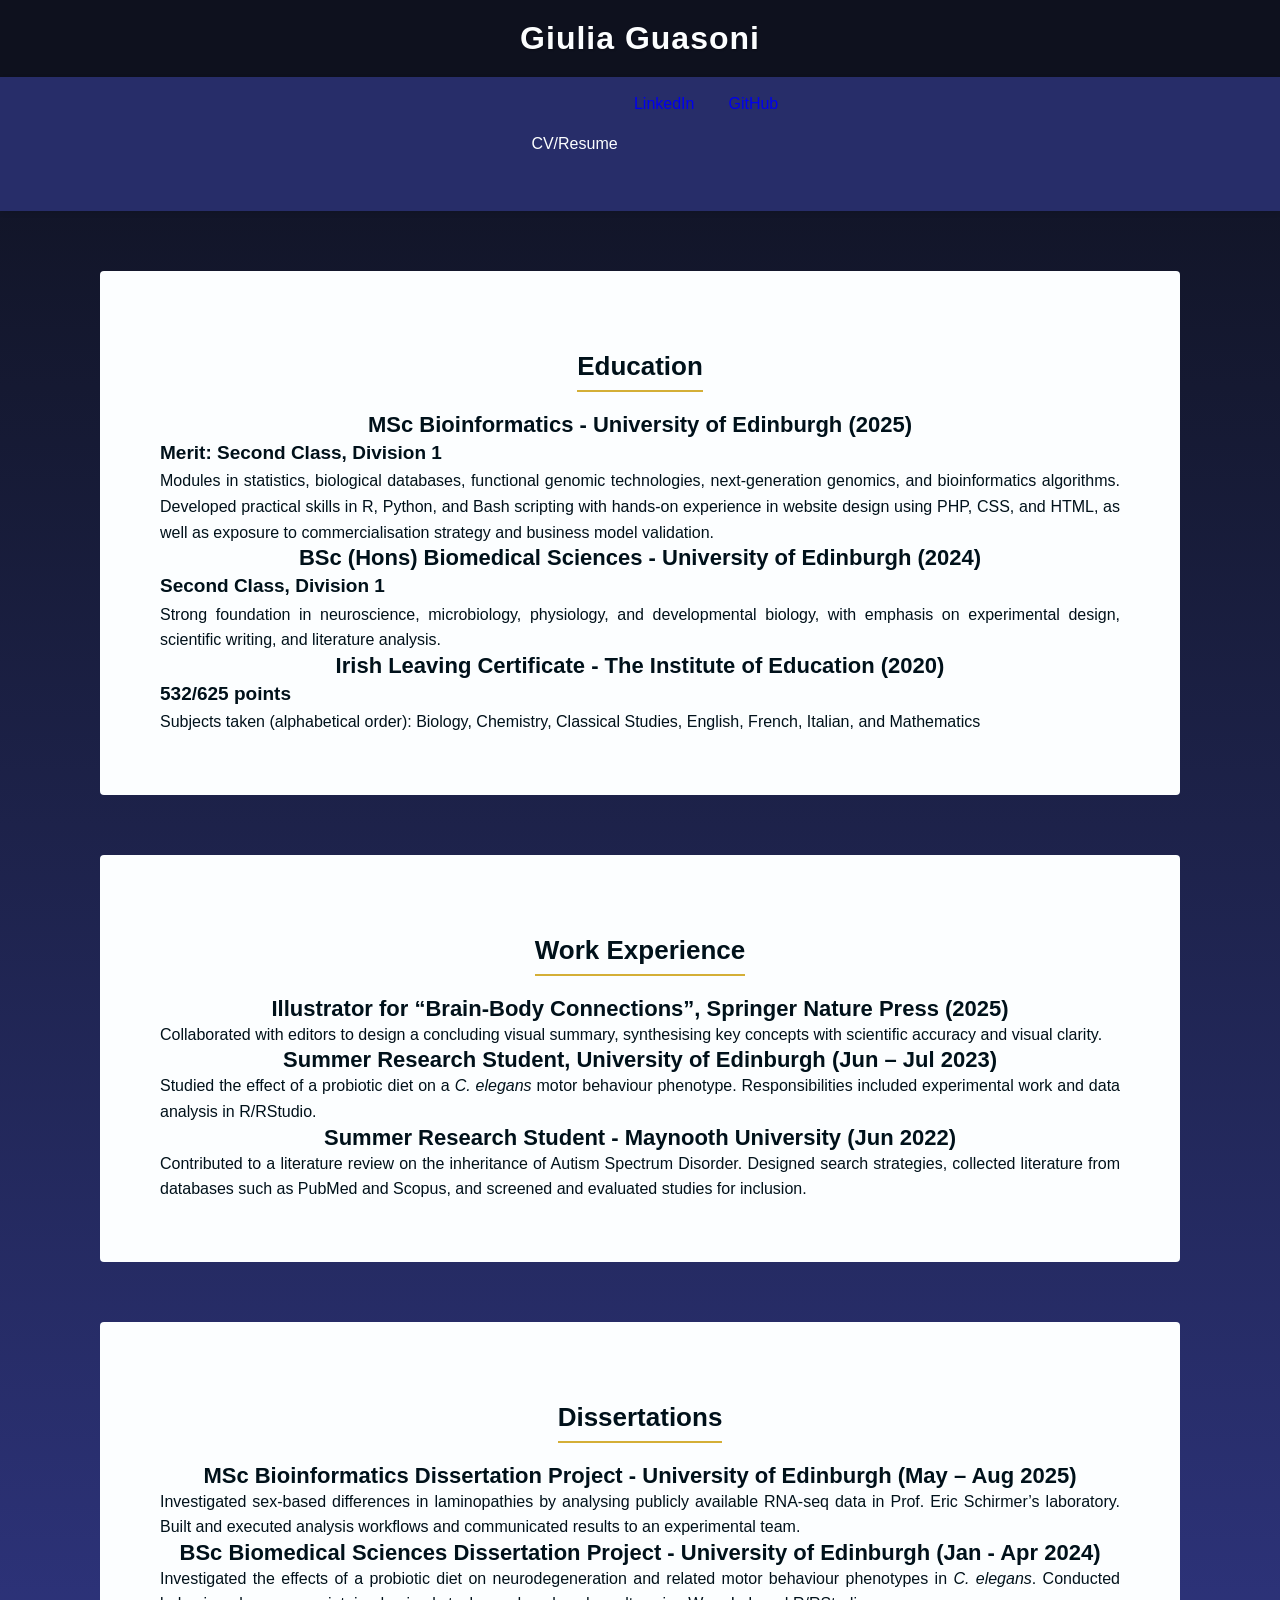
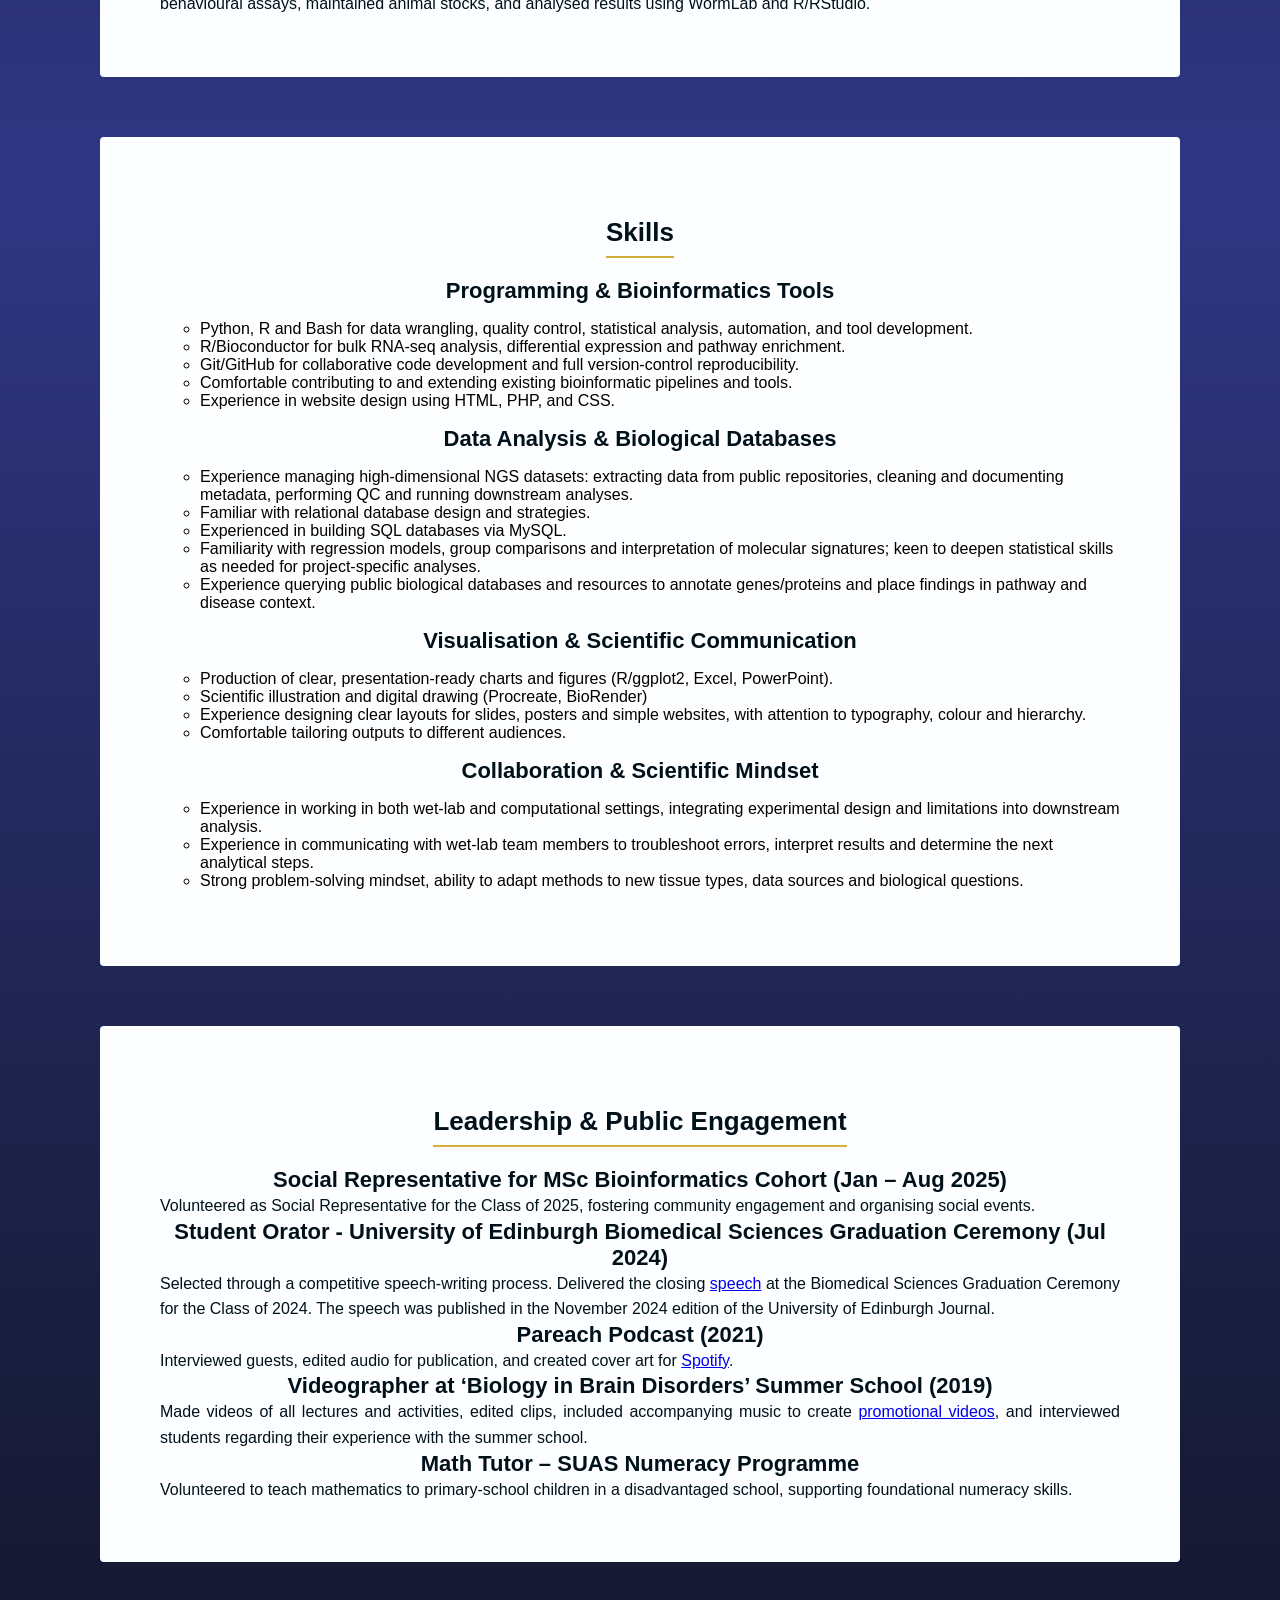
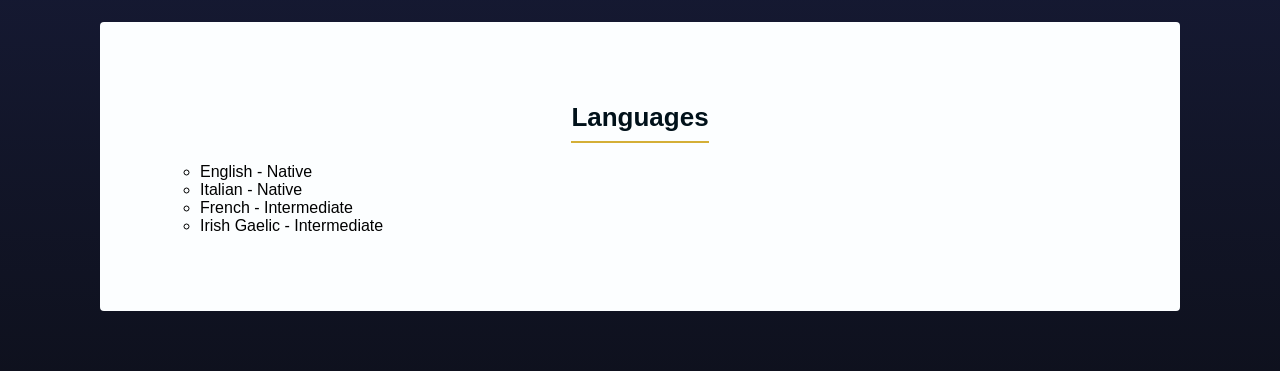
==== cv.html @ 300a2ee1 "Update cv.html" ====
<!DOCTYPE html>
<html lang="en">
<head>
  <meta charset="utf-8">
  <meta name="viewport" content="width=device-width, initial-scale=1">
  <title>Giulia Guasoni - CV/Resume</title>
  <link rel="stylesheet" href="/style.css">
</head>

<body>
  <h1 class="title">Giulia Guasoni</h1>

<nav class="navbar">
  <div class="dropdown">
    <button class="dropbtn">CV/Resume</button>
    <div class="dropdown-content">
      <a href="#education">Education</a>
      <a href="#experience">Experience</a>
      <a href="#dissertations">Dissertations</a>
      <a href="#skills">Skills</a>
      <a href="#leadership_public_engagement">Leadership and Public Engagement</a>
      <a href="#languages">Languages</a>
    </div>
  </div>
  <a href="www.linkedin.com/in/giulia-guasoni-92a968293" target="_blank">LinkedIn</a>   
  <a href="https://github.com/gguasoni/" target="_blank">GitHub</a>   
</nav>

  <div class="wrapper">
    <section id="education" class="section card">
      <h2>Education</h2>

      <article class="item">
        <div class="item-header">
          <h3>MSc Bioinformatics - University of Edinburgh (2025)</h3>
          <h4>Merit: Second Class, Division 1</h4>
        </div>
        <p>
          Modules in statistics, biological databases, functional genomic technologies, next-generation
          genomics, and bioinformatics algorithms. Developed practical skills in R, Python, and Bash scripting
          with hands-on experience in website design using PHP, CSS, and HTML, as well as exposure to
          commercialisation strategy and business model validation.
        </p>
      </article>

      <article class="item">
        <div class="item-header">
          <h3>BSc (Hons) Biomedical Sciences - University of Edinburgh (2024)</h3>
          <h4>Second Class, Division 1</h4>
        </div>
        <p>
          Strong foundation in neuroscience, microbiology, physiology, and developmental biology, with
          emphasis on experimental design, scientific writing, and literature analysis.
        </p>
      </article>

      <article class="item">
        <div class="item-header">
          <h3>Irish Leaving Certificate - The Institute of Education (2020)</h3>
          <h4>532/625 points</h4>
          <p>
          Subjects taken (alphabetical order): Biology, Chemistry, Classical Studies, English, French, Italian, and Mathematics 
        </p>
        </div>
      </article>
    </section>

    <section id="experience" class="section card">
      <h2>Work Experience</h2>

      <article class="item">
        <div class="item-header">
          <h3>Illustrator for “Brain-Body Connections”, Springer Nature Press (2025)</h3>
        </div>
        <p>
          Collaborated with editors to design a concluding <a  = "https://link.springer.com/book/10.1007/978-3-031-89525-8">visual summary</a>, synthesising key concepts with
          scientific accuracy and visual clarity.
        </p>
      </article>

      <article class="item">
        <div class="item-header">
          <h3>Summer Research Student, University of Edinburgh (Jun – Jul 2023)</h3>
        </div>
        <p>
          Studied the effect of a probiotic diet on a <em>C. elegans</em> motor behaviour phenotype.
          Responsibilities included experimental work and data analysis in R/RStudio.
        </p>
      </article>

      <article class="item">
        <div class="item-header">
          <h3>Summer Research Student - Maynooth University (Jun 2022)</h3>
        </div>
        <p>
          Contributed to a literature review on the inheritance of Autism Spectrum Disorder. Designed search
          strategies, collected literature from databases such as PubMed and Scopus, and screened and
          evaluated studies for inclusion.
        </p>
      </article>
    </section>

    <section id="dissertations" class="section card">
      <h2>Dissertations</h2>

      <article class="item">
        <div class="item-header">
          <h3>MSc Bioinformatics Dissertation Project - University of Edinburgh (May – Aug 2025)</h3>
        </div>
        <p>
          Investigated sex-based differences in laminopathies by analysing publicly available RNA-seq data
          in Prof. Eric Schirmer’s laboratory. Built and executed analysis workflows and communicated results
          to an experimental team.
        </p>
      </article>

      <article class="item">
        <div class="item-header">
          <h3>BSc Biomedical Sciences Dissertation Project - University of Edinburgh (Jan - Apr 2024)</h3>
        </div>
        <p>
          Investigated the effects of a probiotic diet on neurodegeneration and related motor behaviour
          phenotypes in <em>C. elegans</em>. Conducted behavioural assays, maintained animal stocks, and
          analysed results using WormLab and R/RStudio.
        </p>
      </article>
    </section>
    
    <section id="skills" class="section card">
      <h2>Skills</h2>

      <div class="skills-grid">
        <div class="skills-column">
          <h3>Programming &amp; Bioinformatics Tools</h3>
          <ul>
            <li>Python, R and Bash for data wrangling, quality control, statistical analysis, automation, and tool development.</li>
            <li>R/Bioconductor for bulk RNA-seq analysis, differential expression and pathway enrichment.</li>
            <li>Git/GitHub for collaborative code development and full version-control reproducibility.</li>
            <li>Comfortable contributing to and extending existing bioinformatic pipelines and tools.</li>
            <li>Experience in website design using HTML, PHP, and CSS.</li>
          </ul>

          <h3>Data Analysis &amp; Biological Databases</h3>
          <ul>
            <li>Experience managing high-dimensional NGS datasets: extracting data from public repositories, cleaning and documenting metadata, performing QC and running downstream analyses.</li>
            <li>Familiar with relational database design and strategies.</li>
            <li>Experienced in building SQL databases via MySQL.</li>
            <li>Familiarity with regression models, group comparisons and interpretation of molecular signatures; keen to deepen statistical skills as needed for project-specific analyses.</li>
            <li>Experience querying public biological databases and resources to annotate genes/proteins and place findings in pathway and disease context.</li>
          </ul>
        
          <h3>Visualisation &amp; Scientific Communication</h3>
          <ul>
            <li>Production of clear, presentation-ready charts and figures (R/ggplot2, Excel, PowerPoint).</li>
            <li>Scientific illustration and digital drawing (Procreate, BioRender)</li>
            <li>Experience designing clear layouts for slides, posters and simple websites, with attention to typography, colour and hierarchy.</li>
            <li>Comfortable tailoring outputs to different audiences.</li>
          </ul>
        </div>

          <h3>Collaboration &amp; Scientific Mindset</h3>
          <ul>
            <li>Experience in working in both wet-lab and computational settings, integrating experimental design and limitations into downstream analysis.</li>
            <li>Experience in communicating with wet-lab team members to troubleshoot errors, interpret results and determine the next analytical steps.</li>
            <li>Strong problem-solving mindset, ability to adapt methods to new tissue types, data sources and biological questions.</li>
          </ul>
    </section>
    
    <section id="leadership_public_engagement" class="section card">
      <h2>Leadership &amp; Public Engagement</h2>
      <article class="item">
        <div class="item-header">
          <h3>Social Representative for MSc Bioinformatics Cohort (Jan – Aug 2025)</h3>
        </div>
        <p>
          Volunteered as Social Representative for the Class of 2025, fostering community engagement and
          organising social events.
        </p>
      </article>

      <article class="item">
        <div class="item-header">
          <h3>Student Orator - University of Edinburgh Biomedical Sciences Graduation Ceremony (Jul 2024)</h3>
        </div>
        <p>
          Selected through a competitive speech-writing process. Delivered the closing <a href  = "https://www.linkedin.com/posts/giulia-guasoni-92a968293_as-we-step-into-2025-i-want-to-take-a-moment-activity-7282461317246902276-NEG2?utm_source=share&utm_medium=member_desktop&rcm=ACoAAEcnvTIBeFsxwAiFeJr7clcEX56Ygg13CFE" target="_blank">speech</a> at the Biomedical Sciences Graduation Ceremony for the Class of 2024. The speech was published in the November
          2024 edition of the University of Edinburgh Journal.
        </p>
      </article>

      <article class="item">
        <div class="item-header">
          <h3>Pareach Podcast (2021)</h3>
        </div>
        <p>
          Interviewed guests, edited audio for publication, and created cover art for <a href = "https://open.spotify.com/show/6zAxoXReLOXgiZ2MzzpXtn?si=3e82c71cec4445c9" target="_blank">Spotify</a>.
        </p>
      </article>

       <article class="item">
        <div class="item-header">
          <h3>Videographer at ‘Biology in Brain Disorders’ Summer School (2019)</h3>
        </div>
        <p>
          Made videos of all lectures and activities, edited clips, included accompanying music to create <a href = "https://www.youtube.com/watch?v=CeaaqYfdhzo&t=5s" target="_blank">promotional videos</a>, and interviewed students regarding their experience with the summer school.
        </p>
      </article>
      
      <article class="item">
        <div class="item-header">
          <h3>Math Tutor – SUAS Numeracy Programme</h3>
        </div>
        <p>
          Volunteered to teach mathematics to primary-school children in a disadvantaged school, supporting
          foundational numeracy skills.
        </p>
      </article>
    </section>

    <section id="languages" class="section card">
          <h2>Languages</h2>
          <ul>
            <li>English - Native</li>
            <li>Italian - Native</li>
            <li>French - Intermediate</li>
            <li>Irish Gaelic - Intermediate</li>
          </ul>
        </div>
      </div>
    </section>

  </div>

</body>
</html>
---- style.css ----
/*The Page Aesthetics and Colour Guidelines */

/*The colour palette (in okclch codes)*/
:root {
  --color-1: oklch(0.182 0.027 275.0);
  --color-2: oklch(0.213 0.038 275.0);
  --color-3: oklch(0.278 0.075 275.0);
  --color-4: oklch(0.329 0.104 275.0);
  --color-5: oklch(0.375 0.128 275.0);
  --color-6: oklch(0.426 0.149 275.0);
  --color-7: oklch(0.494 0.170 275.0);
  --color-8: oklch(0.580 0.190 275.0);
  --color-9: oklch(0.632 0.185 275.0);
  --color-10: oklch(0.685 0.173 275.0);
  --color-11: oklch(0.850 0.107 275.0);
  --color-12: oklch(0.922 0.063 275.0);
}

/* The background */
body {
  background: linear-gradient(to bottom, var(--color-1), var(--color-5), var(--color-1));
  margin: 0;
  padding: 0;
}

/* 2. Centered wrapper */
.wrapper {
  max-width: 1200px;
  margin: 0 auto;
  padding: 0 2em;
}

.card{
  background: #FCFEFF;
  border-radius: 0.25em;
  padding: 5%;
  margin: 5%;
}

/* The white block */
#main {
  background: #FCFEFF;
  border-radius: 0.25em;
  padding: 5em;
  margin-top: 4em;
}

.navbar {
  font-family: Arial, Helvetica, sans-serif;
  color: #FCFEFF;
  position: sticky;
  top: 0;
  padding: 10px 16px;
  position: sticky;
  background-color: var(--color-4);
  text-align: center;
  width: 100%;
  padding: 10px 0;
  box-shadow: 0 2px 5px rgba(0,0,0,0.1);
  display: flex;
  flex-wrap: wrap;
  justify-content: center;
  gap: 14px;
  vertical-align: middle;
}

.navbar a {
  text-decoration: none;
  padding: 8px 10px;
}

.navbar a:visited {
  color: #d4af37;
}

/* Text Settings */
.title {
  background-color: var(--color-1);
  color: #FCFEFF;
  font-family: Arial, Helvetica, sans-serif;  
  font-size: 32px;
  text-align: center;
  padding: 20px;
  margin: 0;
  text-shadow: 1px 1px 2px rgba(0,0,0,0.3);
  letter-spacing: 1px;
}

h1 {
  background-color: var(--color-1);
  color: #FCFEFF;
  font-family: Arial, Helvetica, sans-serif;  
  font-size: 32px;
  text-align: center;
  padding: 20px;
  margin: 0;
  text-shadow: 1px 1px 2px rgba(0,0,0,0.3);
  letter-spacing: 1px;
}

h2 {
  color: #00111A;
  font-family: Arial, Helvetica, sans-serif;
  font-size: 26px;
  text-align: center;
  margin: 20px auto;
  border-bottom: 2px solid #d4af37;
  padding-bottom: 8px;
  width: fit-content;
  max-width: 90%;
}

h3 {
  color: #00111A;
  font-family: Arial, Helvetica, sans-serif;  
  font-size: 22px;
  text-align: center;
  margin: 0 auto;
}

h4 {
  color: #00111A;
  font-family: Arial, Helvetica, sans-serif;  
  font-size: 19px;
  text-align: justify;
  margin: 15px 0;
  text-justify: inter-word;
  line-height: 1.6;
  color: #00111A;
  margin: 0 auto;
}

.item-meta {
  font-size: 0.85rem;
  color: #00111A;
  text-align: justify;
  text-justify: inter-word;
  max-width: 800px;
  margin: 0 auto;
  padding: 0 20px;
}

p {
  font-family: Arial, Helvetica, sans-serif;
  font-size: 16px;
  text-align: justify;
  text-justify: inter-word;
  line-height: 1.6;
  color: #00111A;
  margin: 0 auto;
}

li {
  list-style: circle;
  font-family: Arial, Helvetica, sans-serif;  
  font-size: 16px;
}   

a.button {
    padding: 1px 6px;
    border: 1px outset buttonborder;
    border-radius: 3px;
    color: buttontext;
    background-color: buttonface;
    text-decoration: none;
}

.dropdown {
  position: relative;
  display: inline-block;
}

.dropbtn {
  background-color: inherit;
  color: inherit;
  padding: 16px;
  font-size: 16px;
  border: none;
  cursor: pointer;
  font-family: inherit;
}

.dropdown-content {
  display: none !important;
  position: absolute !important;
  background-color: #f9f9f9;
  min-width: 250px;
  box-shadow: 0px 8px 16px 0px rgba(0,0,0,0.2);
  z-index: 1000 !important;
  left: 0;
  top: 100%;
}

.dropdown-content a {
  color: black !important;
  padding: 12px 16px !important;
  text-decoration: none;
  display: block !important;
  float: none !important;
}

.dropdown-content a:hover {
  background-color: #f1f1f1;
}

.dropdown:hover .dropdown-content {
  display: block !important;
}

.dropdown:hover .dropbtn {
  background-color: rgba(0,0,0,0.1);
}

button {
  max-width: 60%;
  background: #FCFEFF;
  border-radius: 0.25em;
  margin: 2em auto;
  padding: 1.5em 2em;
  color: #00111A;
  font-family: Arial, Helvetica, sans-serif;
  font-size: 26px;
  text-align: center;
  border-radius: 0.25em;
  display: block;
}
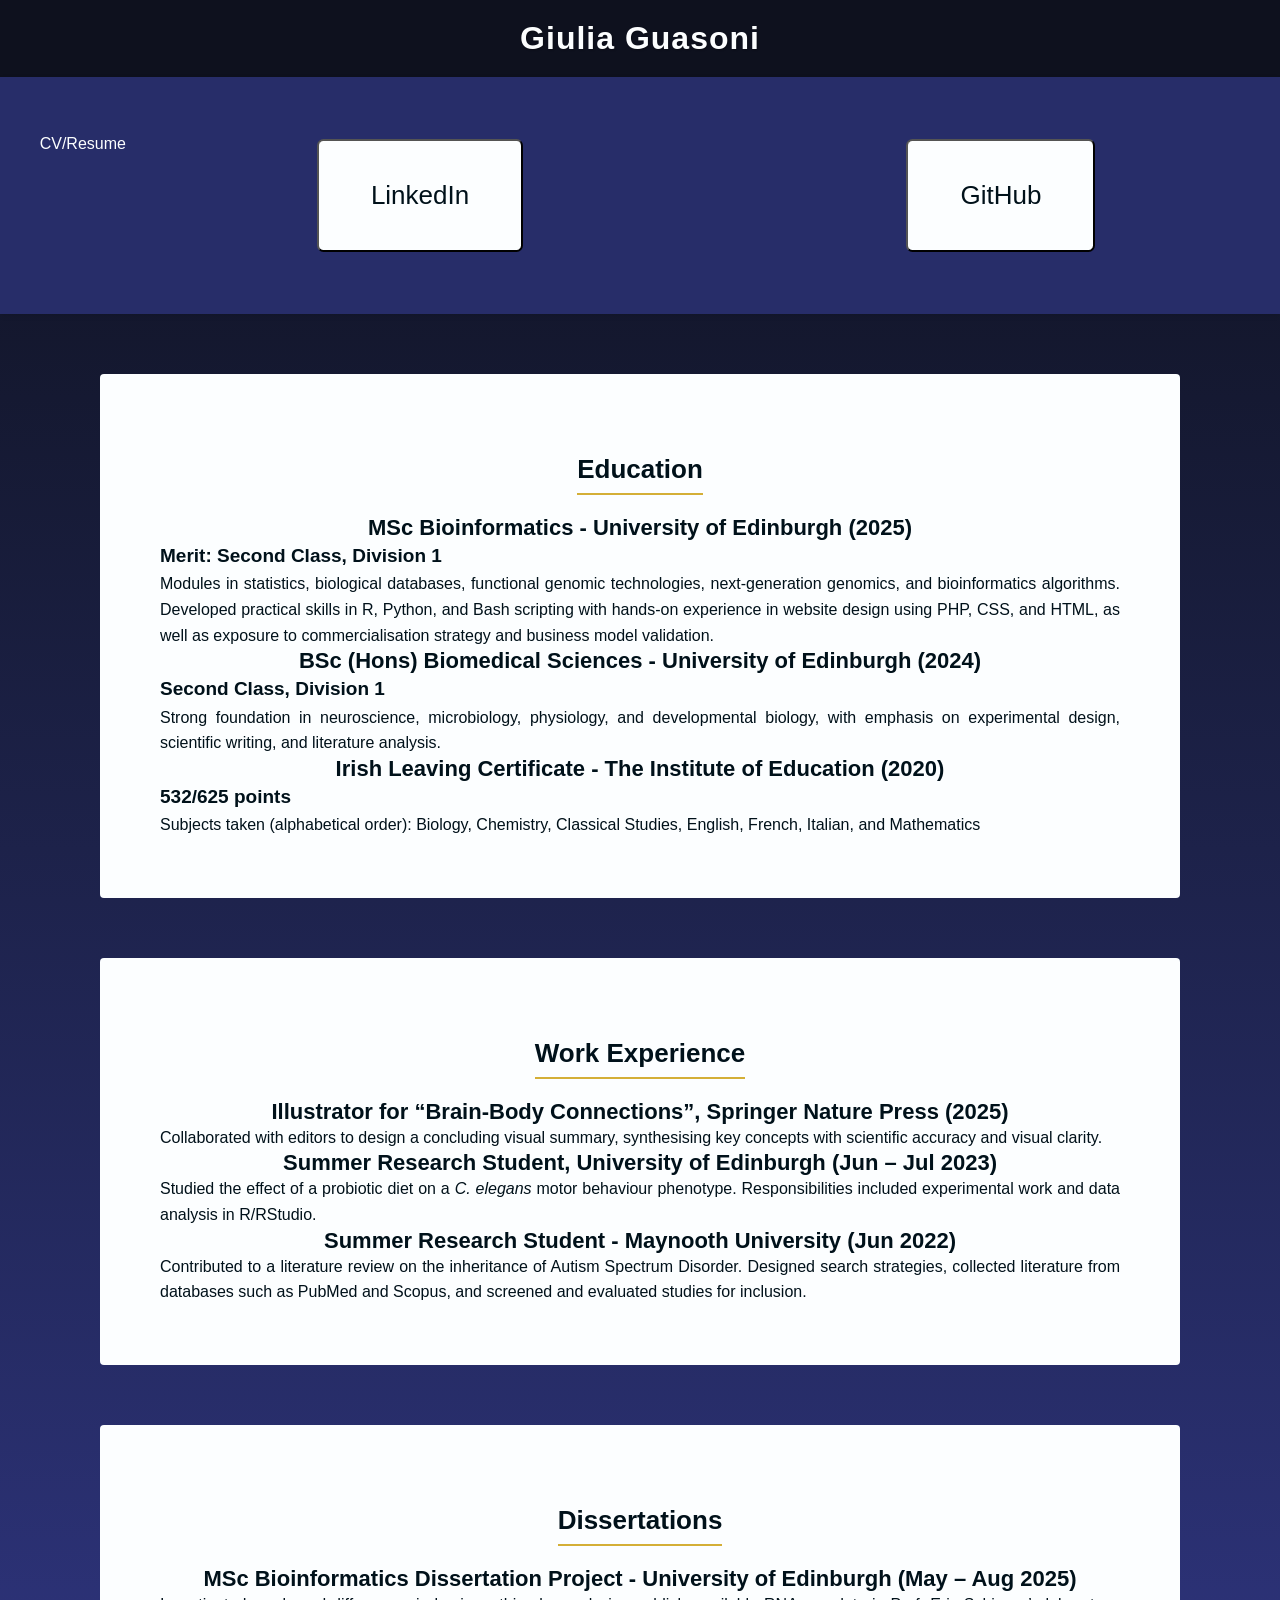
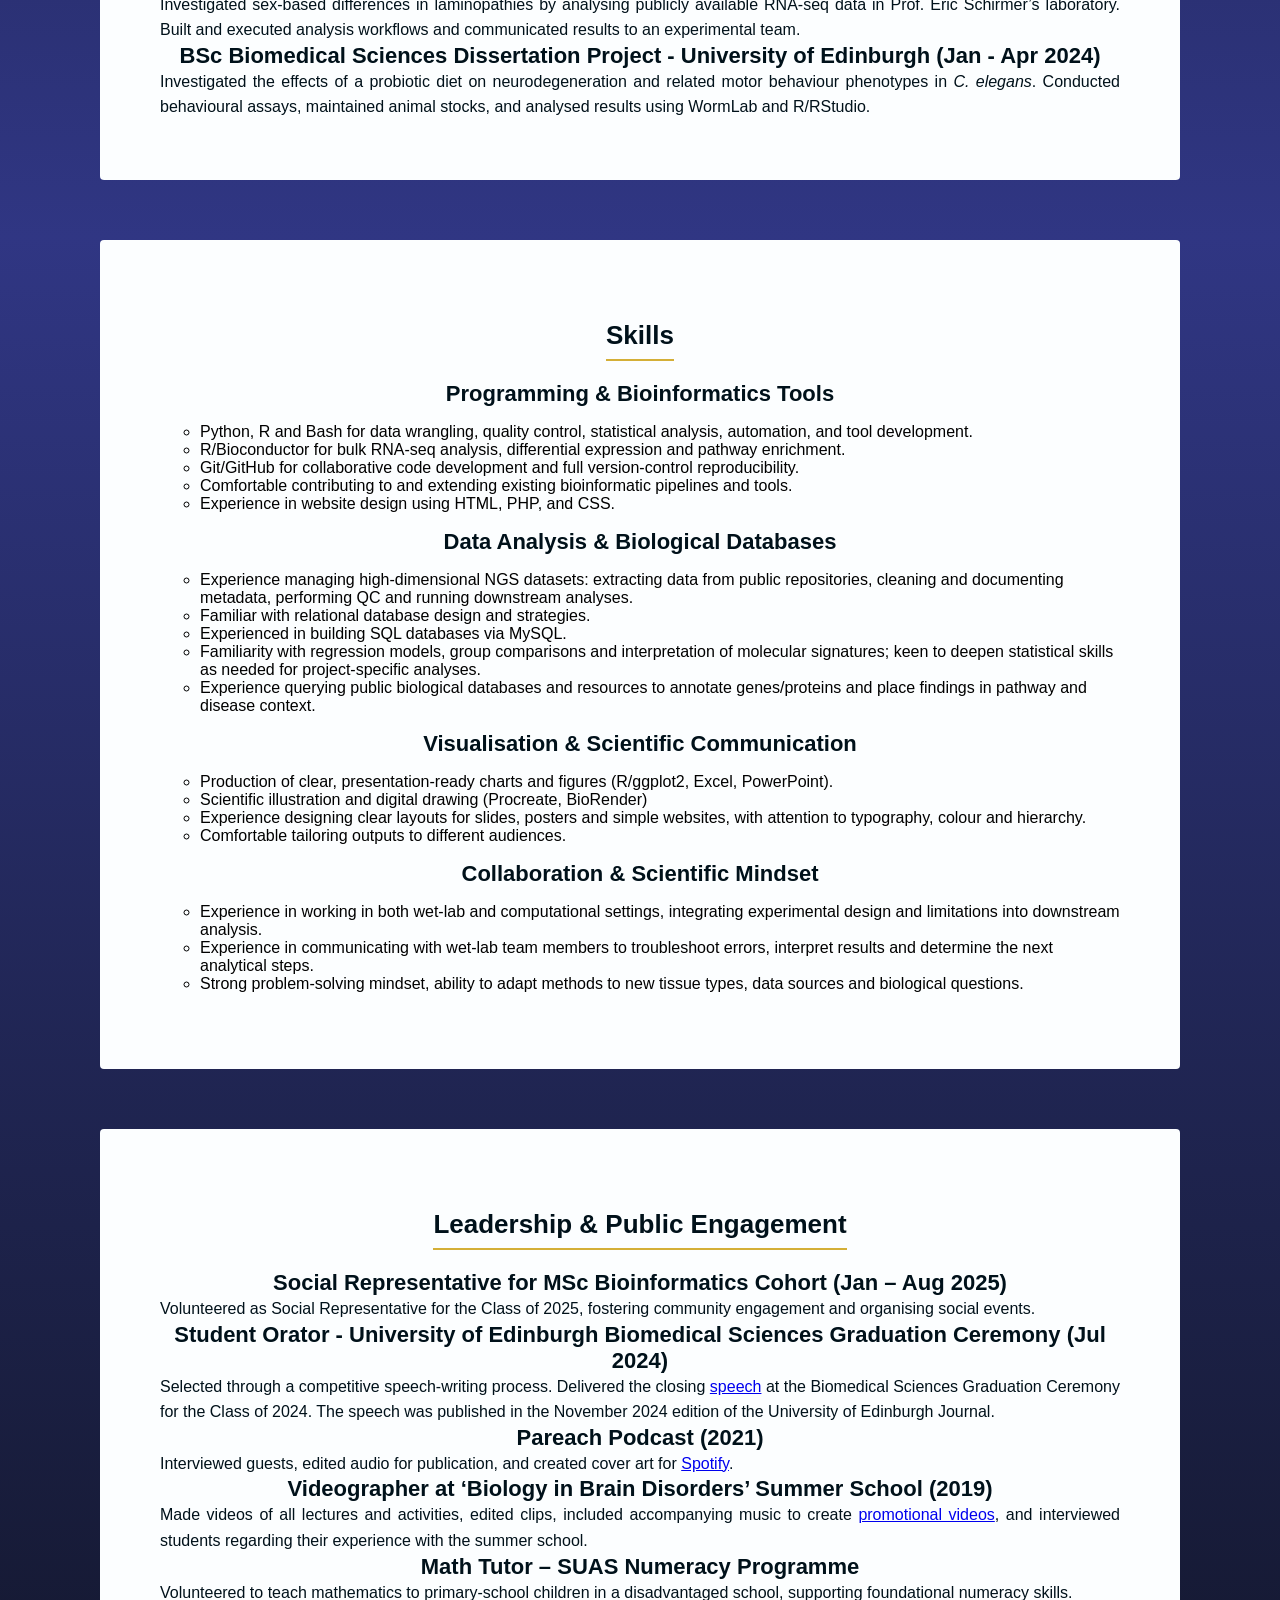
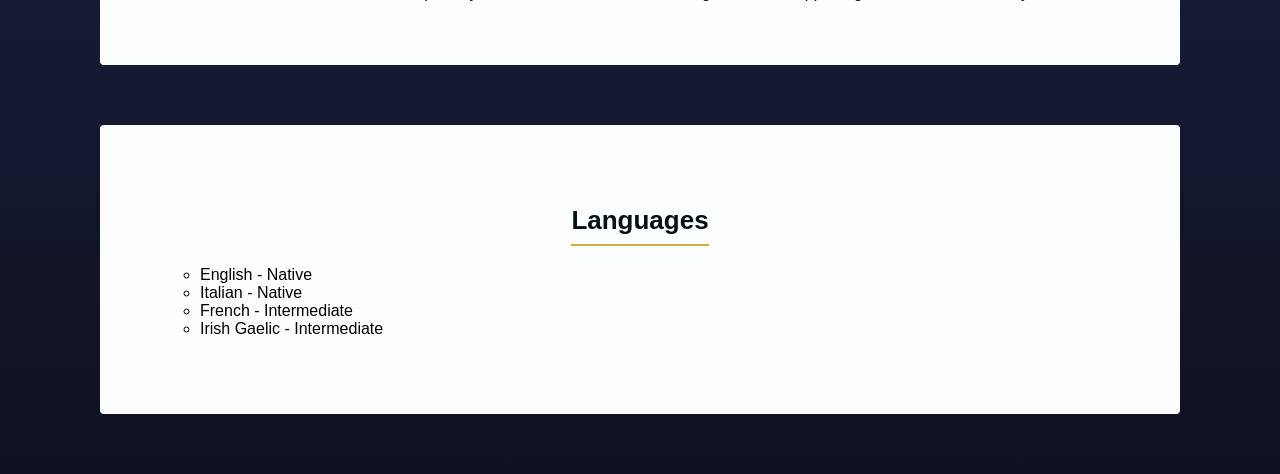
==== commit 8b25c84c: "Update cv.html" ====
--- a/cv.html
+++ b/cv.html
@@ -22,8 +22,8 @@
       <a href="#languages">Languages</a>
     </div>
   </div>
-  <a href="www.linkedin.com/in/giulia-guasoni-92a968293" target="_blank">LinkedIn</a>   
-  <a href="https://github.com/gguasoni/" target="_blank">GitHub</a>   
+  <button href="https://www.linkedin.com/in/giulia-guasoni-92a968293/" target="_blank">LinkedIn</button>   
+  <button href="https://github.com/gguasoni/" target="_blank">GitHub</button>   
 </nav>
 
   <div class="wrapper">
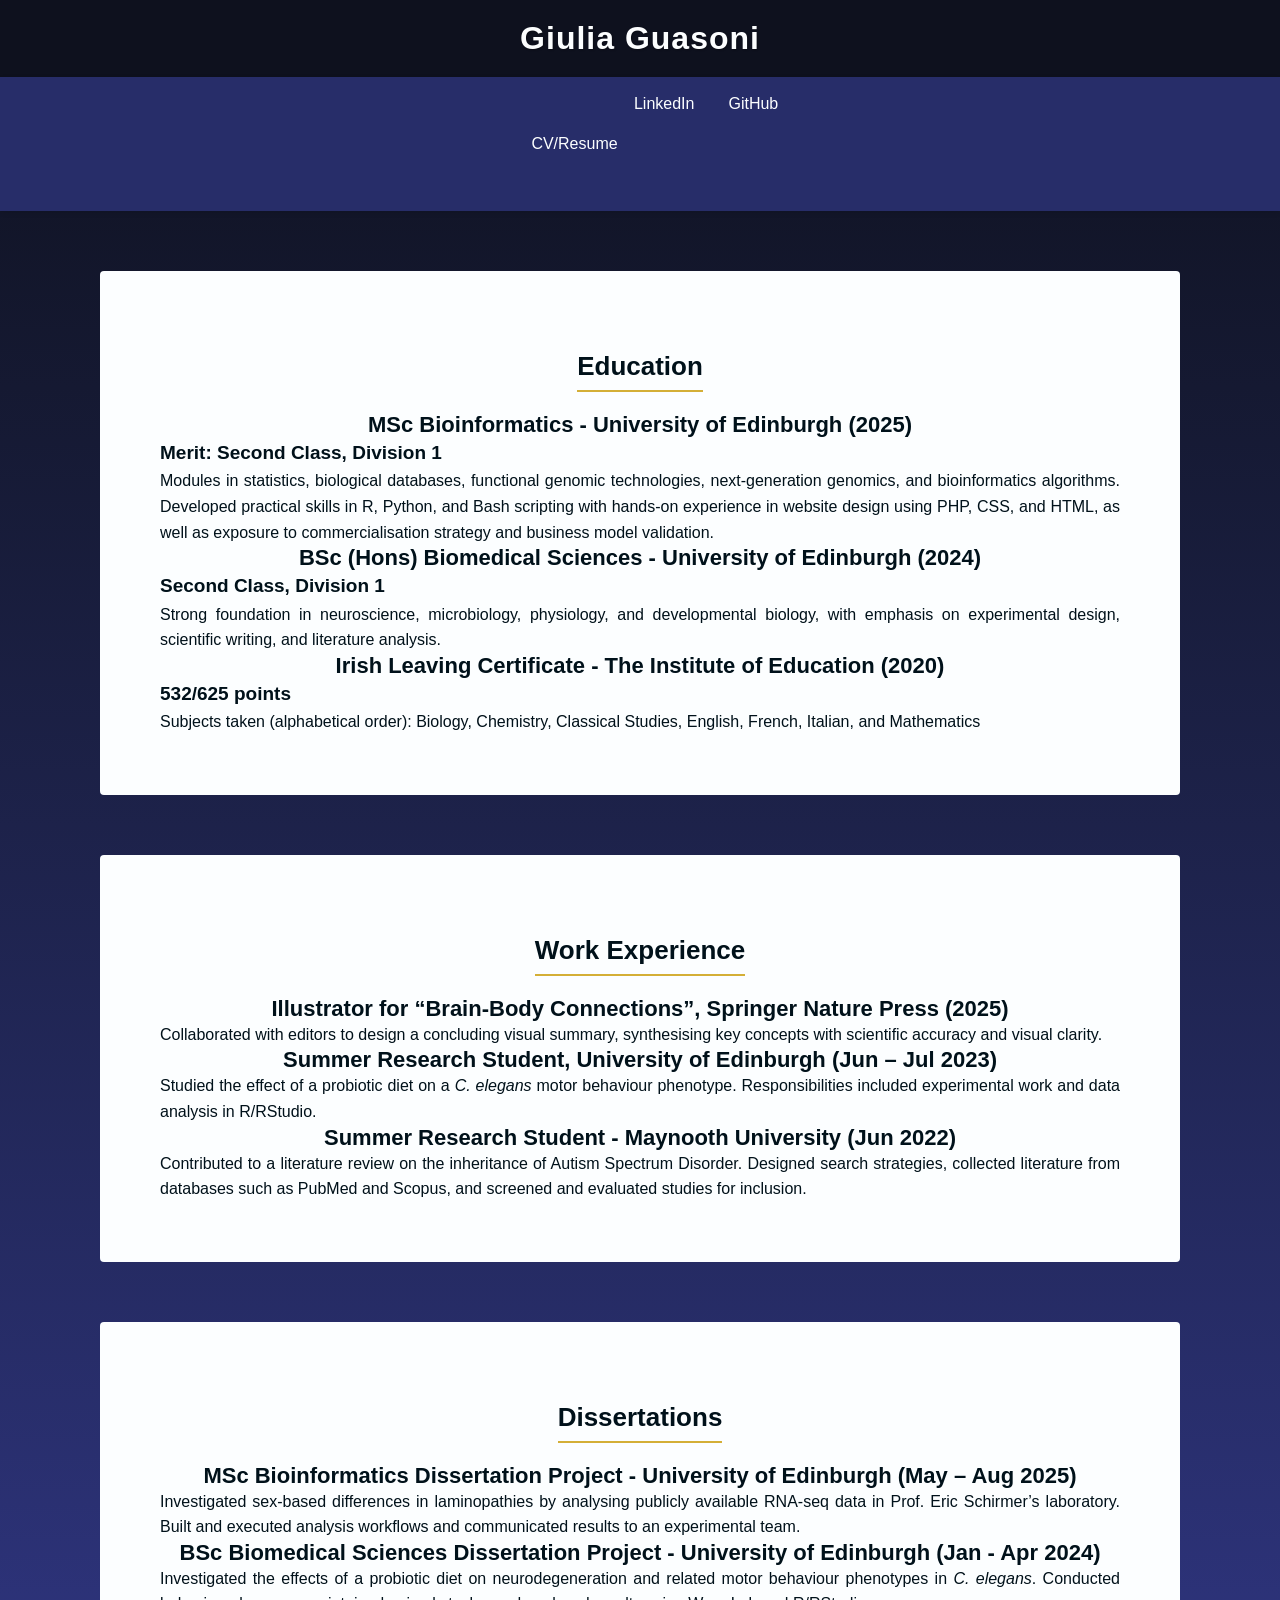
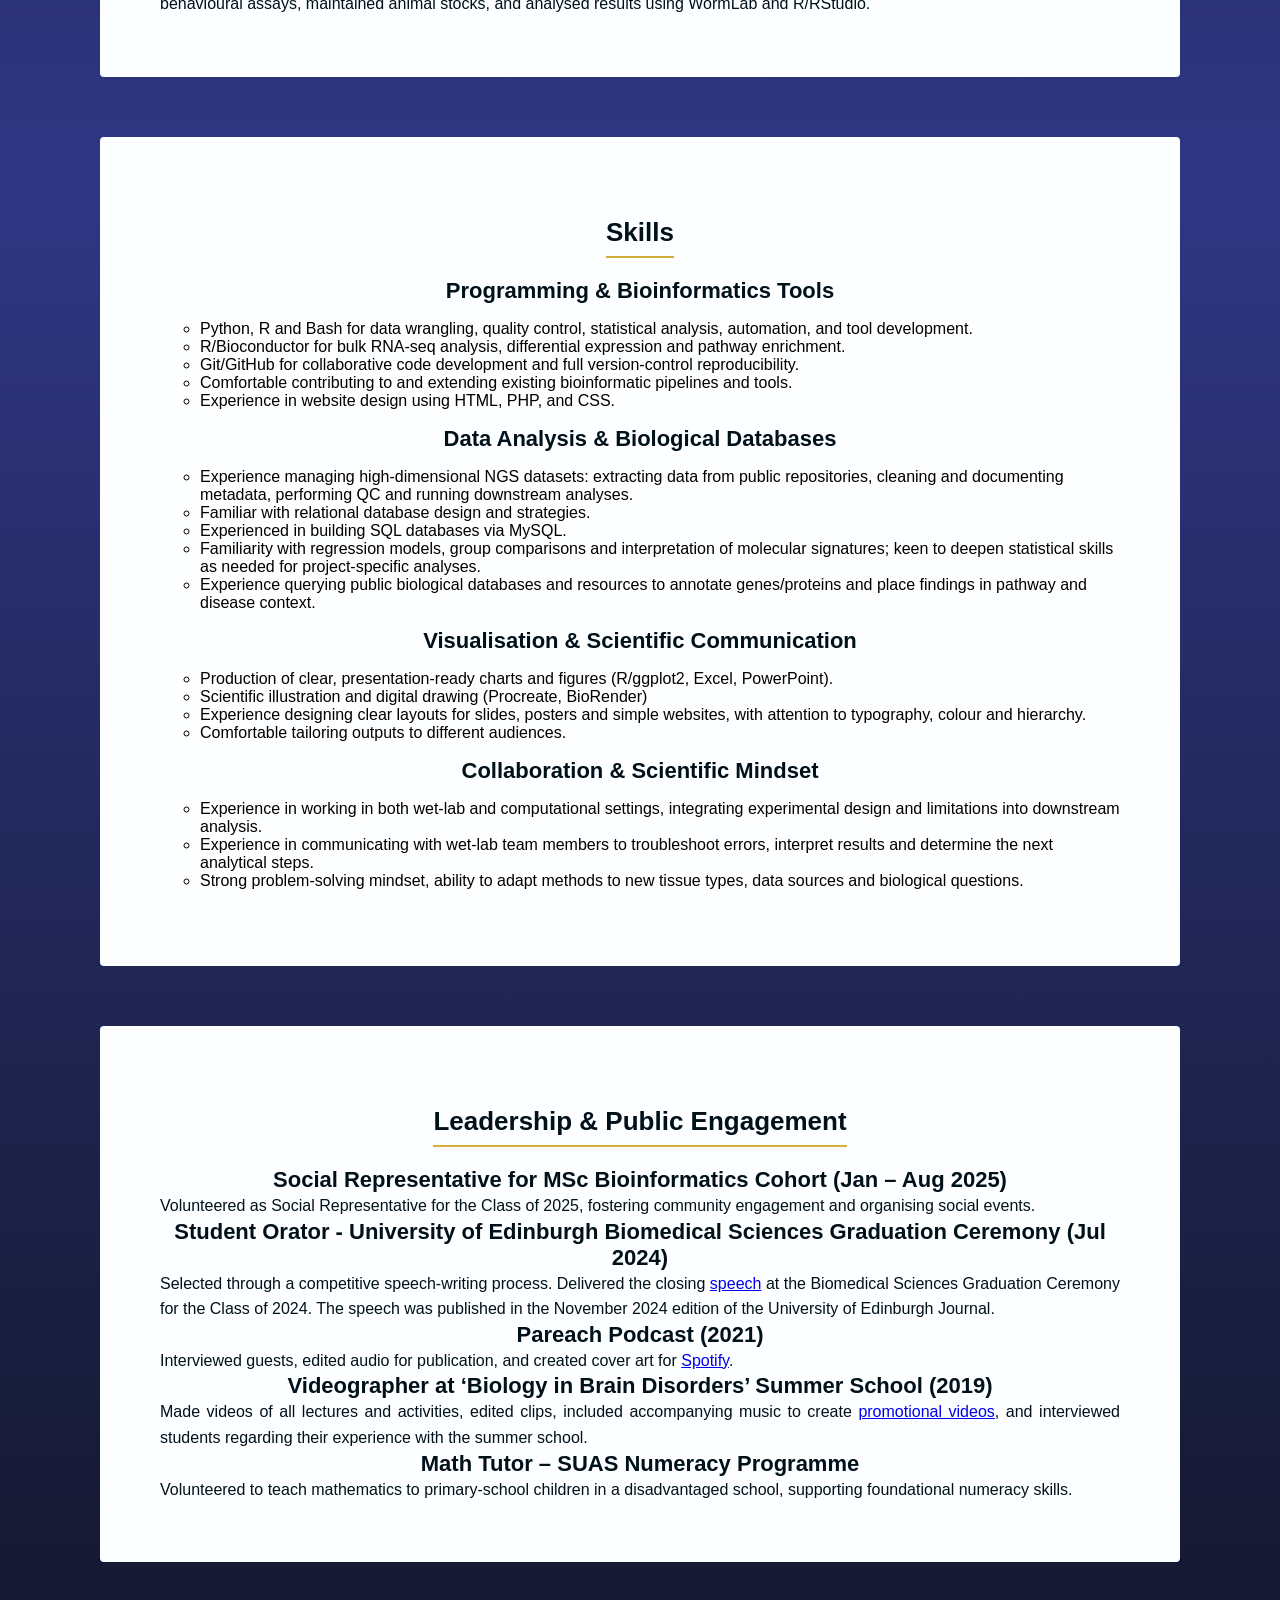
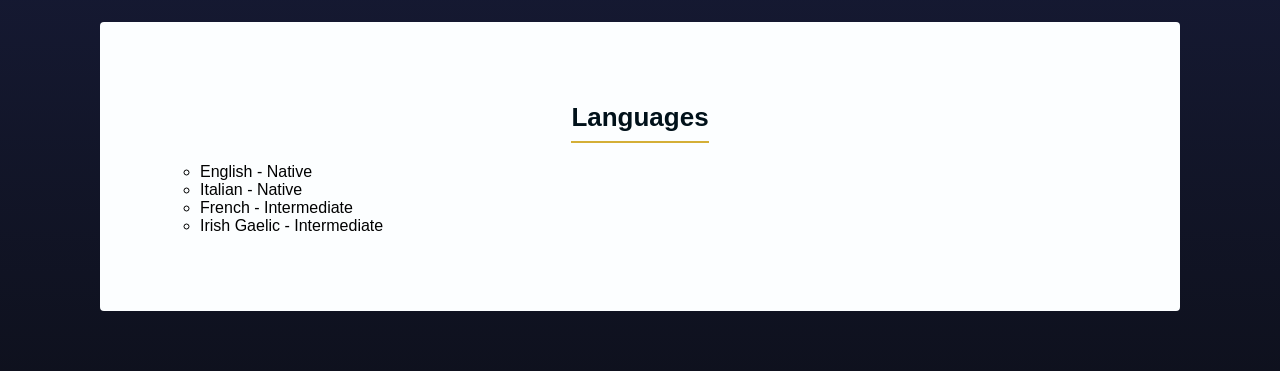
==== commit 1dc213d7: "Update cv.html" ====
--- a/cv.html
+++ b/cv.html
@@ -13,17 +13,36 @@
 <nav class="navbar">
   <div class="dropdown">
     <button class="dropbtn">CV/Resume</button>
+
     <div class="dropdown-content">
       <a href="#education">Education</a>
       <a href="#experience">Experience</a>
       <a href="#dissertations">Dissertations</a>
       <a href="#skills">Skills</a>
-      <a href="#leadership_public_engagement">Leadership and Public Engagement</a>
+      <a href="#leadership_public_engagement">
+        Leadership and Public Engagement
+      </a>
       <a href="#languages">Languages</a>
     </div>
   </div>
-  <button href="https://www.linkedin.com/in/giulia-guasoni-92a968293/" target="_blank">LinkedIn</button>   
-  <button href="https://github.com/gguasoni/" target="_blank">GitHub</button>   
+
+  <a
+    class="dropbtn"
+    href="https://www.linkedin.com/in/giulia-guasoni-92a968293/"
+    target="_blank"
+    rel="noopener noreferrer"
+  >
+    LinkedIn
+  </a>
+
+  <a
+    class="dropbtn"
+    href="https://github.com/gguasoni/"
+    target="_blank"
+    rel="noopener noreferrer"
+  >
+    GitHub
+  </a>
 </nav>
 
   <div class="wrapper">
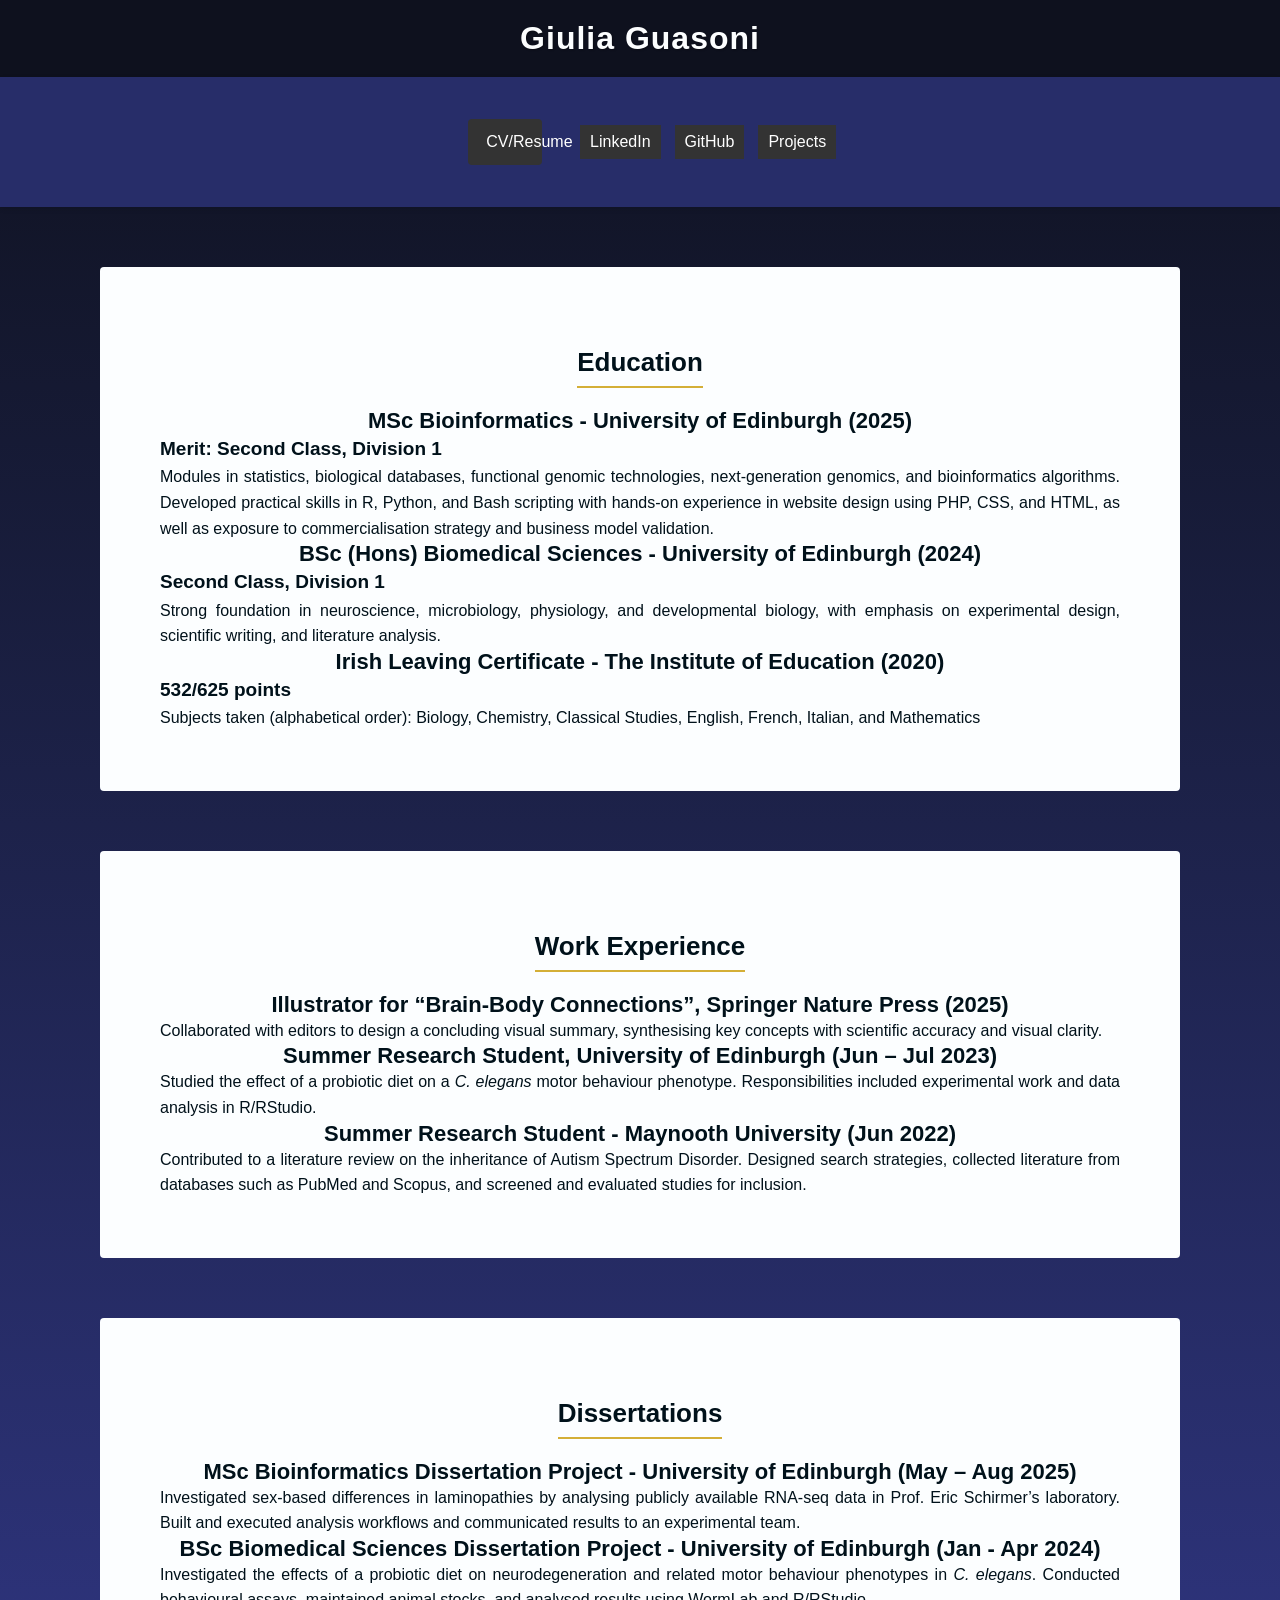
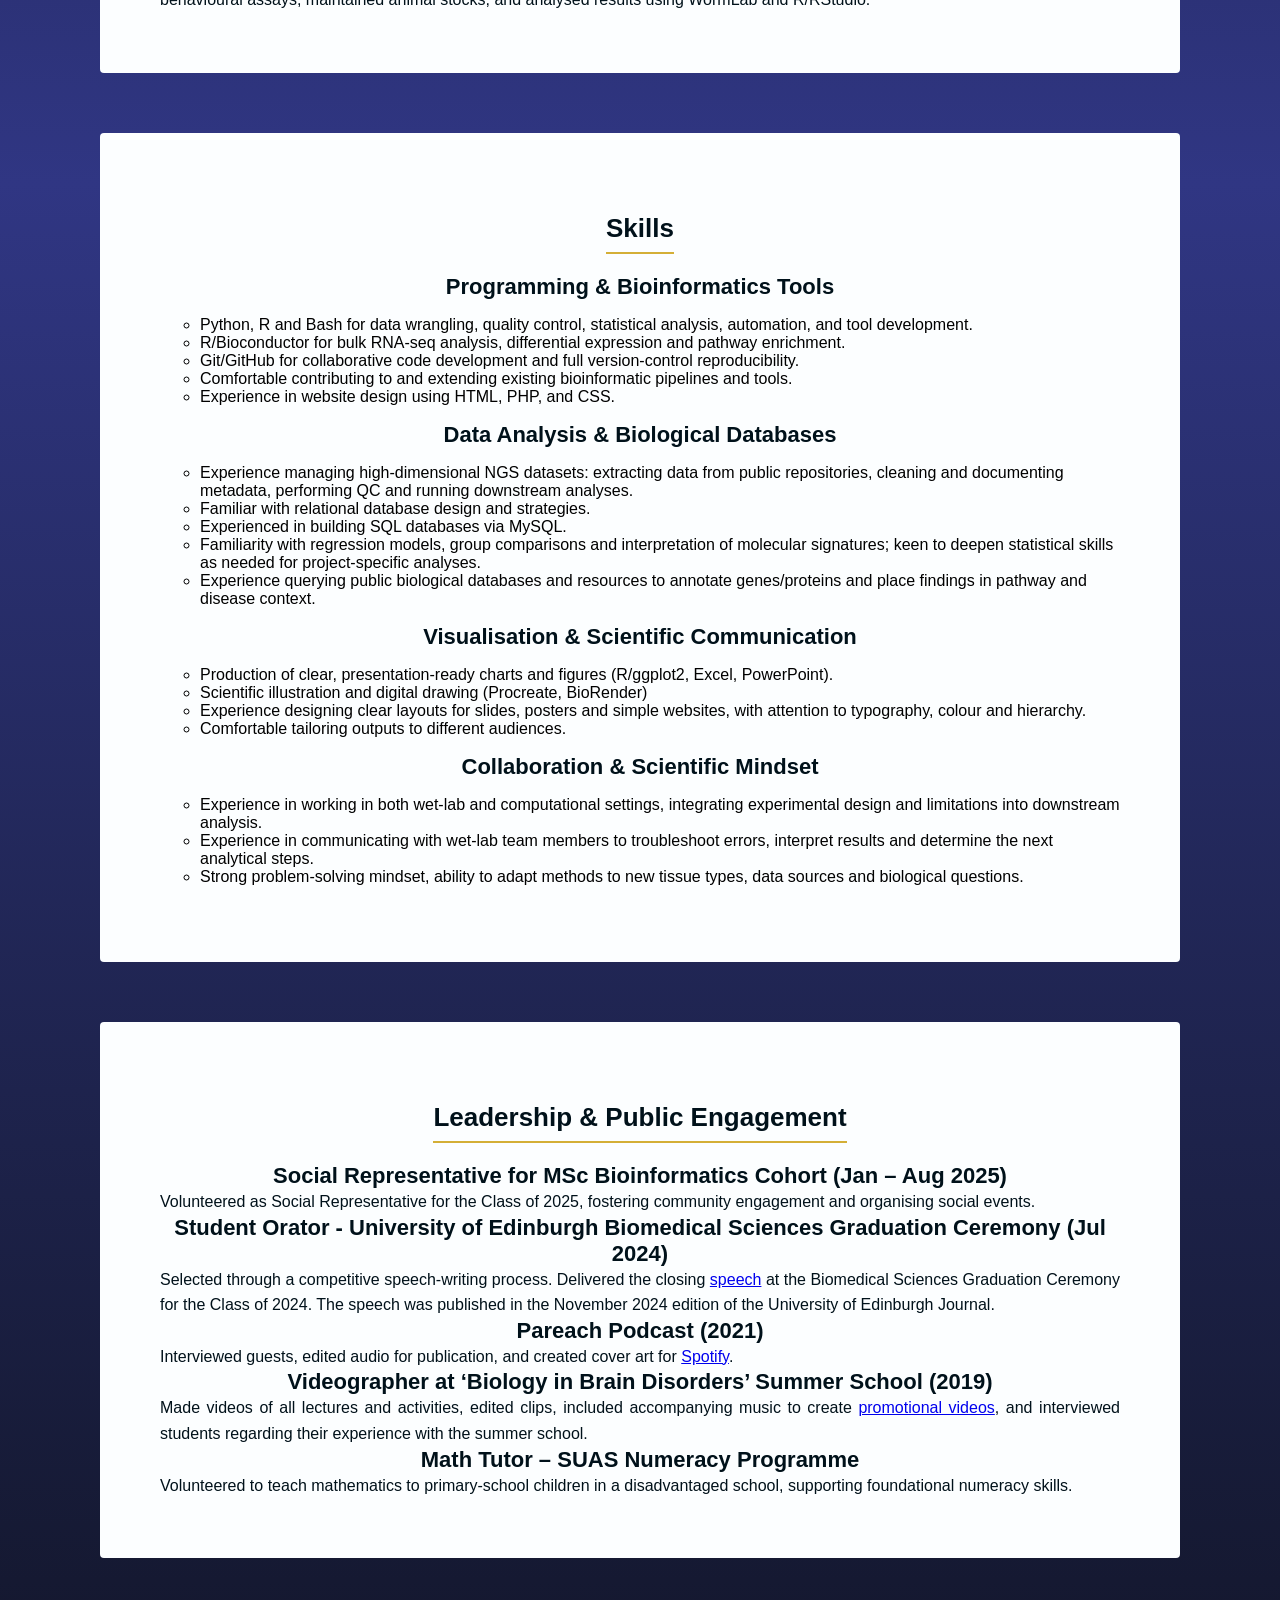
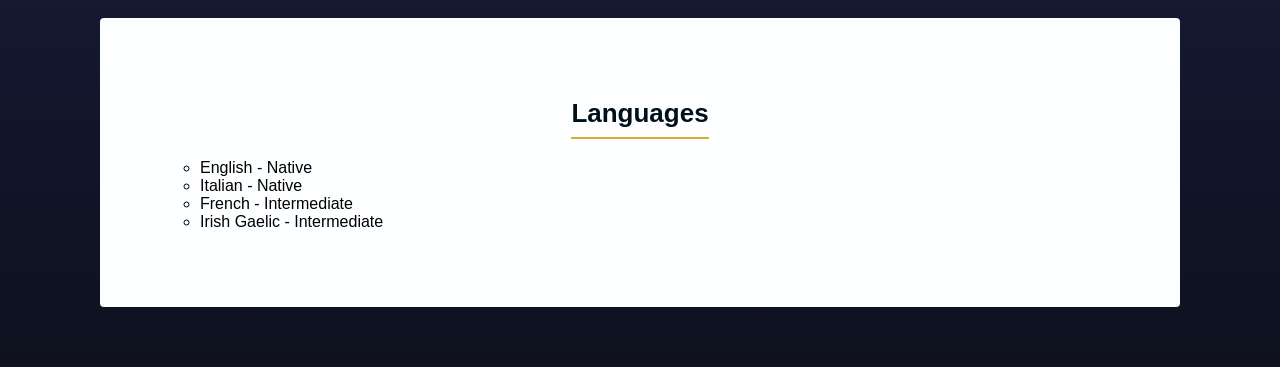
==== commit a4fbee2f: "added projects.html to the navbar." ====
--- a/cv.html
+++ b/cv.html
@@ -40,8 +40,17 @@
     href="https://github.com/gguasoni/"
     target="_blank"
     rel="noopener noreferrer"
-  >
+    >
     GitHub
+  </a>
+
+    <a
+    class="dropbtn"
+    href="https://gguasoni.github.io/projects.html"
+    target="_blank"
+    rel="noopener noreferrer"
+      >
+    Projects
   </a>
 </nav>
 
--- a/style.css
+++ b/style.css
@@ -49,11 +49,13 @@
   font-family: Arial, Helvetica, sans-serif;
   color: #FCFEFF;
   position: sticky;
+  display: flex;
   top: 0;
   padding: 10px 16px;
   position: sticky;
   background-color: var(--color-4);
   text-align: center;
+  align-items: center;
   width: 100%;
   padding: 10px 0;
   box-shadow: 0 2px 5px rgba(0,0,0,0.1);
@@ -171,13 +173,18 @@
 }
 
 .dropbtn {
-  background-color: inherit;
-  color: inherit;
-  padding: 16px;
+  background-color: #333;
+  color: white;
+  padding: 14px 18px;
   font-size: 16px;
   border: none;
   cursor: pointer;
+
+  /* Important for <a> elements */
+  text-decoration: none;
+  display: inline-block;
   font-family: inherit;
+  line-height: normal;
 }
 
 .dropdown-content {
@@ -211,6 +218,10 @@
   background-color: rgba(0,0,0,0.1);
 }
 
+.dropbtn:hover {
+  background-color: #555;
+}
+
 button {
   max-width: 60%;
   background: #FCFEFF;
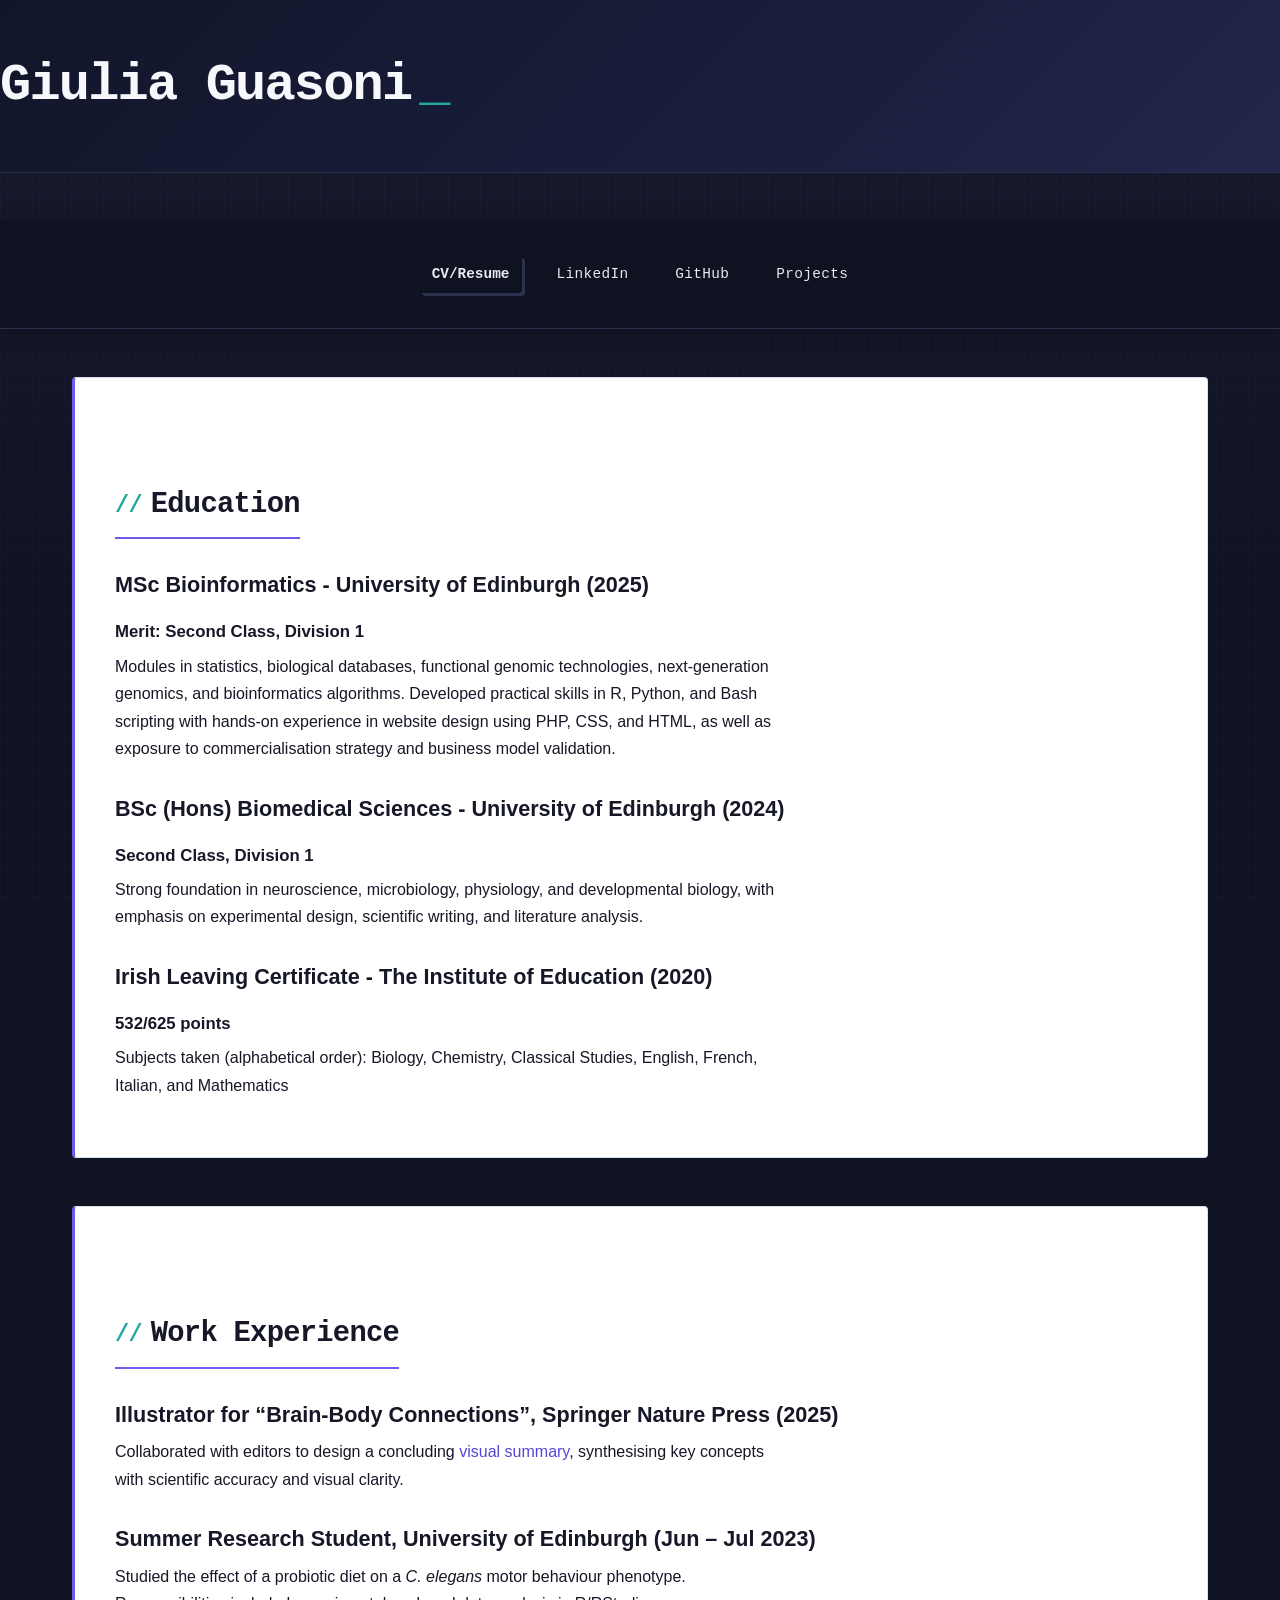
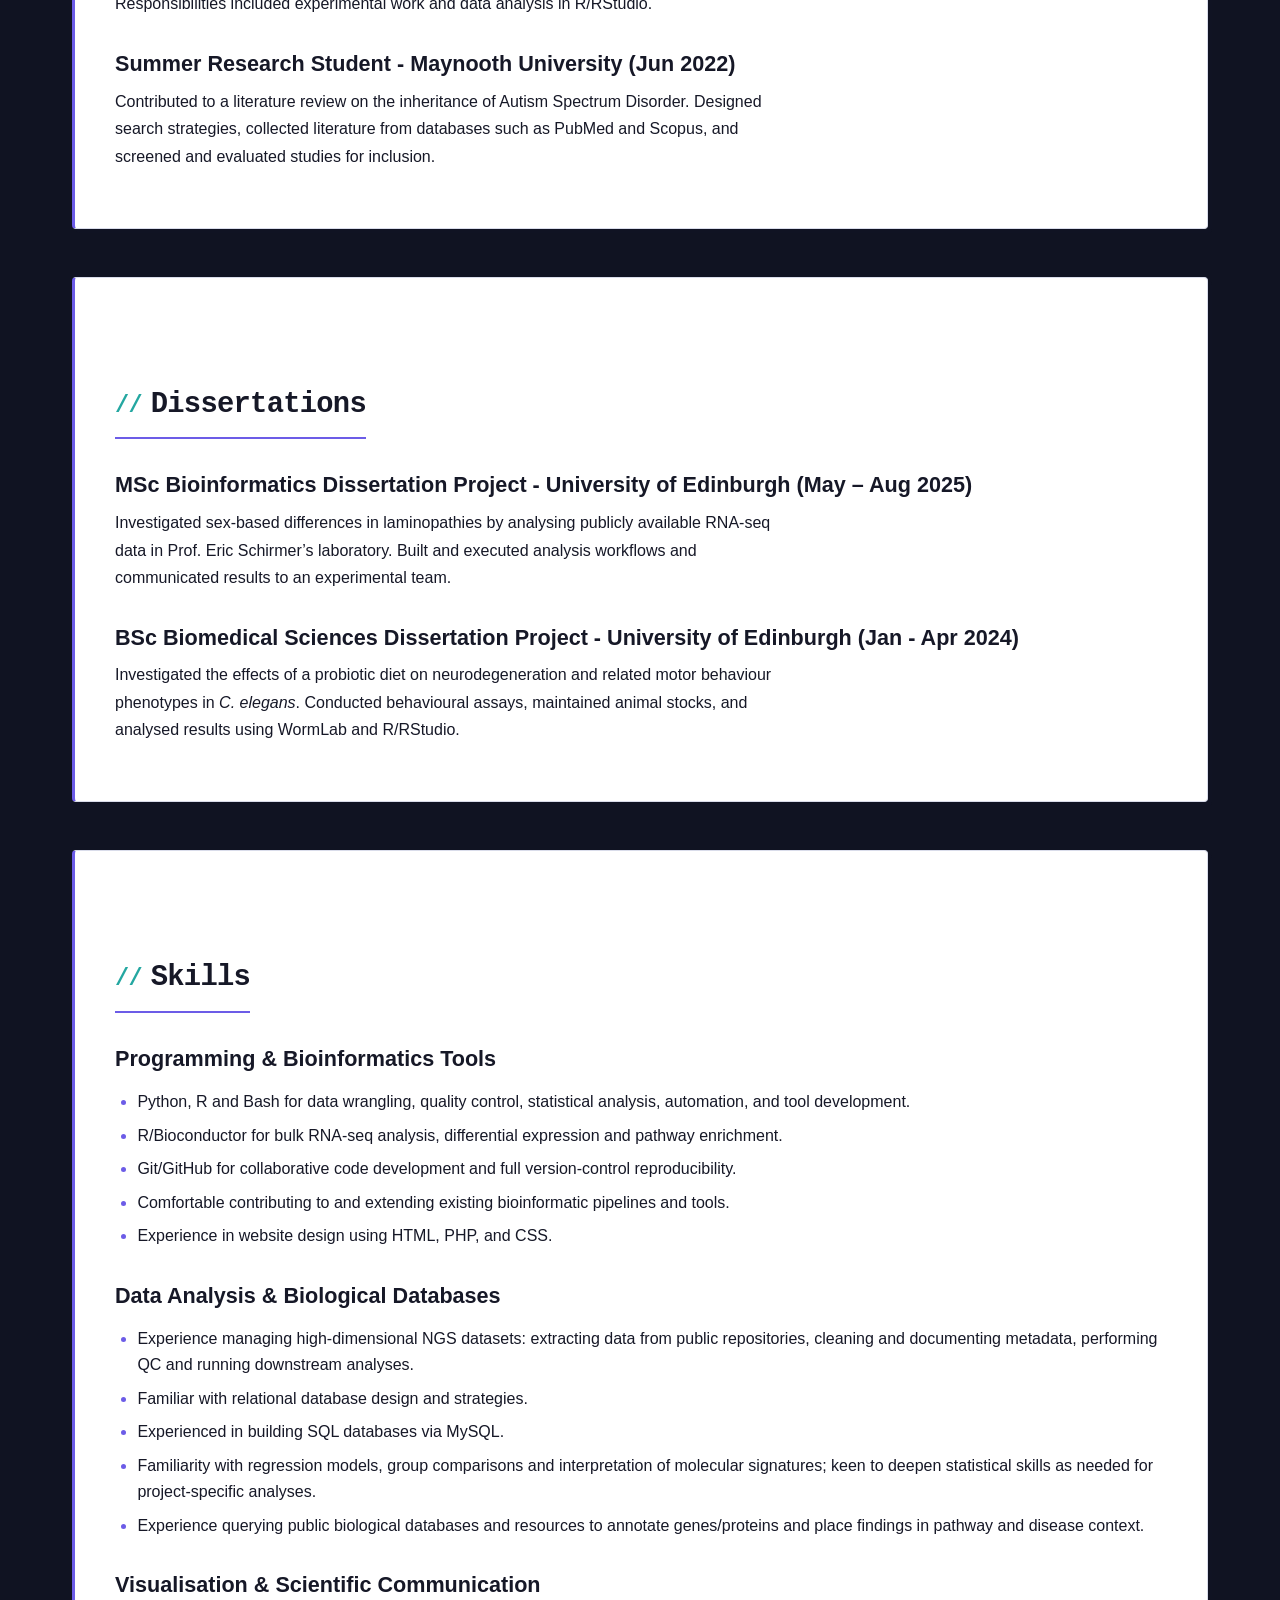
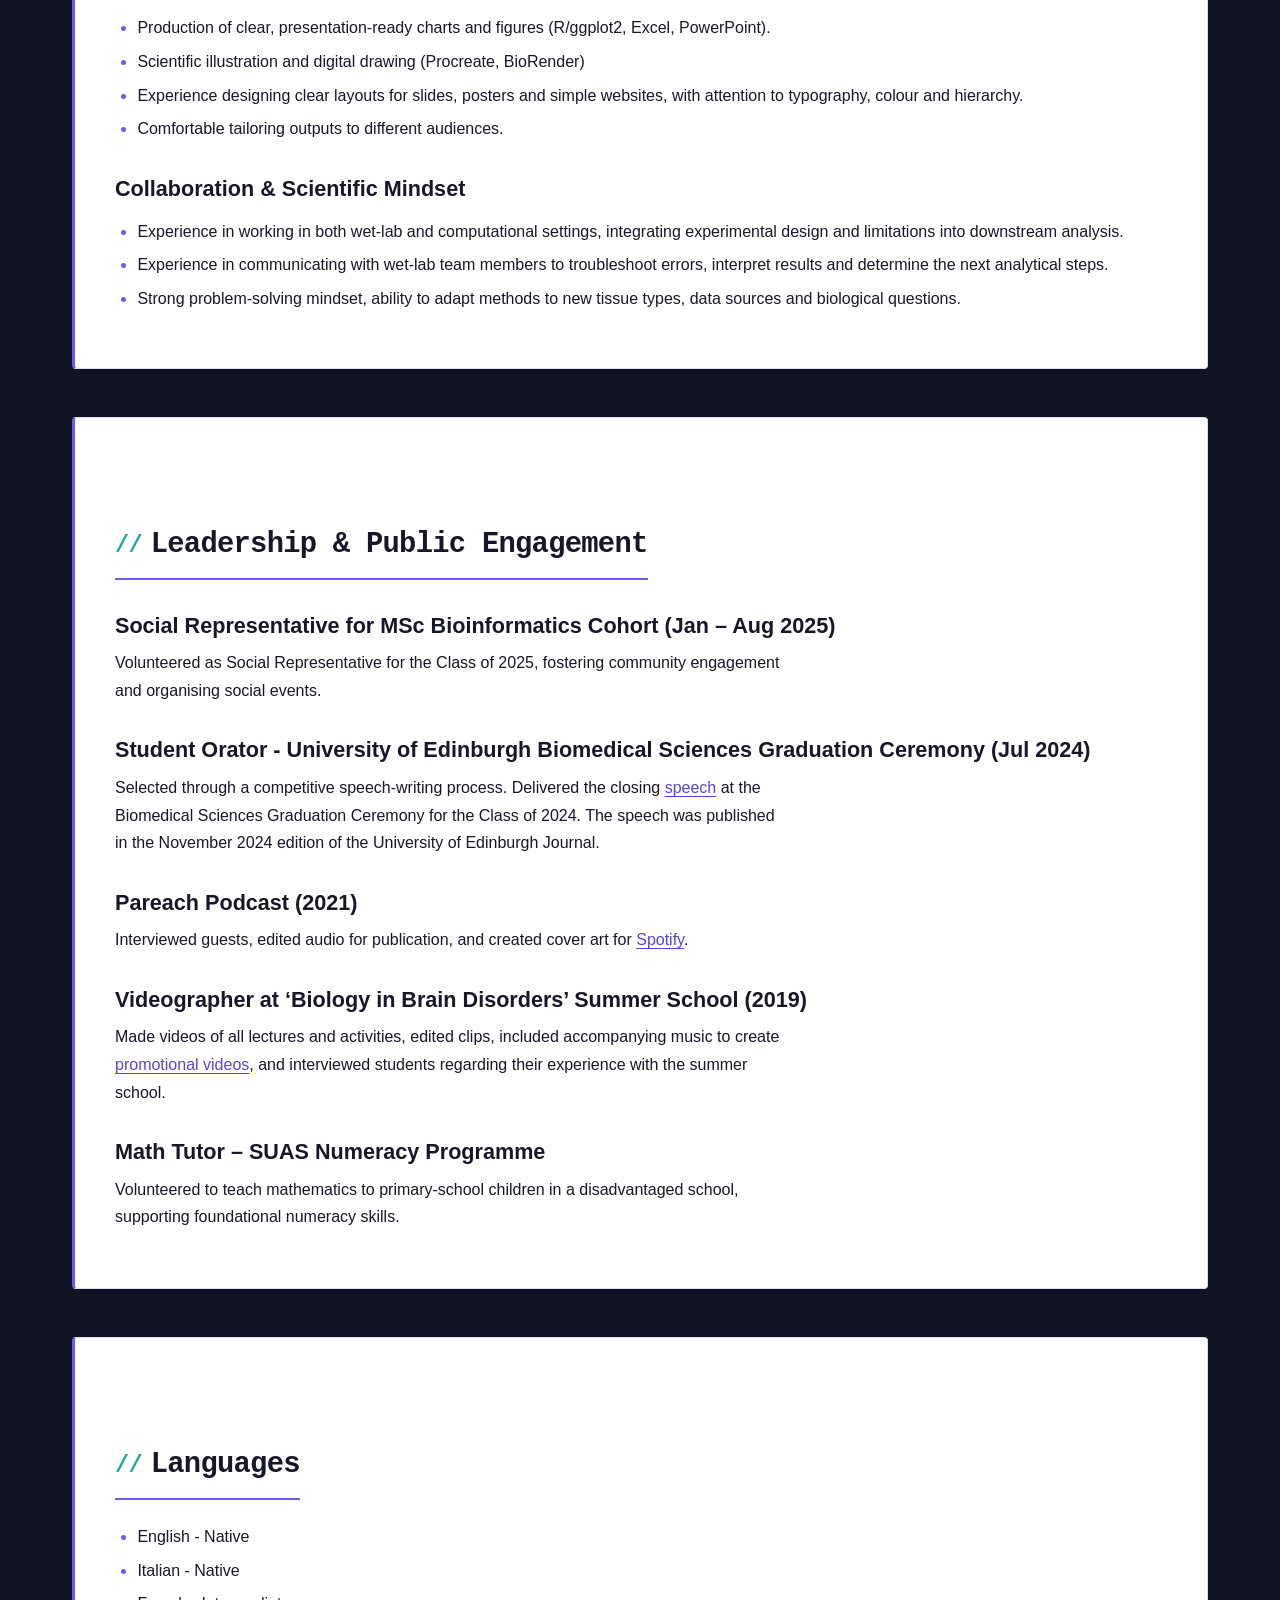
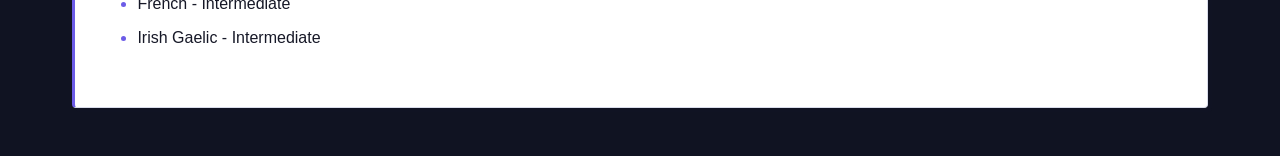
==== commit aa1adcba: "Update cv.html" ====
--- a/cv.html
+++ b/cv.html
@@ -4,7 +4,7 @@
   <meta charset="utf-8">
   <meta name="viewport" content="width=device-width, initial-scale=1">
   <title>Giulia Guasoni - CV/Resume</title>
-  <link rel="stylesheet" href="/style.css">
+  <link rel="stylesheet" href="/aesthetics.css">
 </head>
 
 <body>
--- a/aesthetics.css
+++ b/aesthetics.css
@@ -0,0 +1,1080 @@
+:root {
+
+  /* Core palette */
+  --background: #101322;
+  --background-alt: #171B2E;
+
+  --surface: #F7F8FC;
+  --surface-raised: #FFFFFF;
+  --surface-muted: #EFF1F7;
+
+  --text: #161827;
+  --text-muted: #62677A;
+  --text-light: #F7F8FC;
+
+  /* Brand / technical accents */
+  --accent: #6C5CE7;
+  --accent-bright: #8B7CFF;
+  --accent-secondary: #24A7A1;
+  --accent-gold: #C6A64B;
+
+  /* Borders */
+  --border: #D9DCEA;
+  --border-dark: #2C314D;
+
+  /* Shadows */
+  --shadow-soft:
+    0 12px 32px rgba(3, 6, 18, 0.14);
+
+  --shadow-card:
+    4px 4px 0 rgba(23, 27, 46, 0.10);
+
+  --shadow-pixel:
+    4px 4px 0 #2C314D;
+
+  /* Typography */
+  --font-body:
+    -apple-system,
+    BlinkMacSystemFont,
+    "Segoe UI",
+    Roboto,
+    Helvetica,
+    Arial,
+    sans-serif;
+
+  --font-mono:
+    ui-monospace,
+    SFMono-Regular,
+    Menlo,
+    Monaco,
+    Consolas,
+    "Liberation Mono",
+    "Courier New",
+    monospace;
+
+  /* Layout */
+  --content-width: 1200px;
+
+  /* Shape */
+  --radius-small: 4px;
+  --radius-medium: 8px;
+  --radius-large: 12px;
+
+  /* Animation */
+  --transition-fast: 160ms ease;
+  --transition-normal: 240ms ease;
+}
+
+
+/* =========================
+   2. Global Reset / Base
+   ========================= */
+
+*,
+*::before,
+*::after {
+  box-sizing: border-box;
+}
+
+html {
+  scroll-behavior: smooth;
+}
+
+body {
+  min-height: 100vh;
+  margin: 0;
+  padding: 0;
+
+  font-family: var(--font-body);
+  color: var(--text);
+
+  /*
+     Dark technical background.
+
+     The two subtle repeating gradients create a faint
+     coordinate/grid effect without turning the site
+     into a full "gaming" interface.
+  */
+  background-color: var(--background);
+
+  background-image:
+    linear-gradient(
+      rgba(139, 124, 255, 0.035) 1px,
+      transparent 1px
+    ),
+    linear-gradient(
+      90deg,
+      rgba(139, 124, 255, 0.035) 1px,
+      transparent 1px
+    ),
+    linear-gradient(
+      180deg,
+      var(--background-alt) 0%,
+      var(--background) 65%
+    );
+
+  background-size:
+    32px 32px,
+    32px 32px,
+    100% 100%;
+
+  background-attachment: fixed;
+
+  line-height: 1.6;
+  -webkit-font-smoothing: antialiased;
+  text-rendering: optimizeLegibility;
+}
+
+img,
+svg {
+  max-width: 100%;
+  height: auto;
+}
+
+::selection {
+  background: var(--accent);
+  color: white;
+}
+
+
+/* =========================
+   3. Main Layout
+   ========================= */
+
+.wrapper {
+  width: 100%;
+  max-width: var(--content-width);
+  margin: 0 auto;
+  padding: 0 2rem;
+}
+
+
+/*
+   Main portfolio "window"
+
+   The narrow top border adds a little application /
+   workstation feeling without requiring additional HTML.
+*/
+#main {
+  position: relative;
+
+  background: var(--surface);
+  color: var(--text);
+
+  max-width: 100%;
+
+  margin-top: 3.5rem;
+  margin-bottom: 4rem;
+
+  padding: clamp(2rem, 5vw, 5rem);
+
+  border: 1px solid var(--border-dark);
+  border-top: 4px solid var(--accent);
+
+  border-radius: var(--radius-medium);
+
+  box-shadow:
+    8px 8px 0 rgba(4, 7, 18, 0.35),
+    var(--shadow-soft);
+
+  overflow: hidden;
+}
+
+
+/*
+   Small decorative "status LEDs".
+   Purely visual — no HTML changes required.
+*/
+#main::before {
+  content: "";
+
+  position: absolute;
+  top: 1rem;
+  right: 1.2rem;
+
+  width: 7px;
+  height: 7px;
+
+  background: var(--accent-secondary);
+
+  box-shadow:
+    -14px 0 0 var(--accent-gold),
+    -28px 0 0 var(--accent);
+
+  border-radius: 1px;
+
+  opacity: 0.9;
+}
+
+
+/* =========================
+   4. Cards / Content Blocks
+   ========================= */
+
+.card {
+  position: relative;
+
+  background: var(--surface-raised);
+
+  border: 1px solid var(--border);
+  border-left: 3px solid var(--accent);
+
+  border-radius: var(--radius-small);
+
+  padding: clamp(1.5rem, 4vw, 2.5rem);
+
+  margin:
+    clamp(1.5rem, 4vw, 3rem)
+    auto;
+
+  box-shadow: var(--shadow-card);
+
+  transition:
+    transform var(--transition-normal),
+    box-shadow var(--transition-normal),
+    border-color var(--transition-normal);
+}
+
+.card:hover {
+  transform: translateY(-2px);
+
+  border-color: #C5C9D8;
+
+  box-shadow:
+    6px 6px 0 rgba(23, 27, 46, 0.12);
+}
+
+
+/* =========================
+   5. Navigation
+   ========================= */
+
+.navbar {
+  position: sticky;
+  top: 0;
+  z-index: 1000;
+
+  width: 100%;
+
+  display: flex;
+  flex-wrap: wrap;
+
+  justify-content: center;
+  align-items: center;
+
+  gap: 0.35rem;
+
+  padding: 0.65rem 1rem;
+
+  background:
+    rgba(16, 19, 34, 0.96);
+
+  border-bottom:
+    1px solid var(--border-dark);
+
+  box-shadow:
+    0 5px 20px rgba(0, 0, 0, 0.18);
+
+  color: var(--text-light);
+
+  font-family: var(--font-mono);
+  font-size: 0.9rem;
+  letter-spacing: 0.025em;
+}
+
+
+/*
+   Subtle terminal-style marker before navigation links.
+*/
+.navbar a {
+  position: relative;
+
+  display: inline-flex;
+  align-items: center;
+
+  color: #E8E9F3;
+
+  text-decoration: none;
+
+  padding: 0.5rem 0.75rem;
+
+  border: 1px solid transparent;
+  border-radius: var(--radius-small);
+
+  transition:
+    color var(--transition-fast),
+    background-color var(--transition-fast),
+    border-color var(--transition-fast),
+    transform var(--transition-fast);
+}
+
+.navbar a::before {
+  content: ">";
+
+  margin-right: 0.4rem;
+
+  color: var(--accent-secondary);
+
+  font-weight: 700;
+
+  opacity: 0;
+
+  transform: translateX(-3px);
+
+  transition:
+    opacity var(--transition-fast),
+    transform var(--transition-fast);
+}
+
+.navbar a:hover {
+  color: #FFFFFF;
+
+  background: rgba(108, 92, 231, 0.14);
+
+  border-color: rgba(139, 124, 255, 0.35);
+}
+
+.navbar a:hover::before {
+  opacity: 1;
+  transform: translateX(0);
+}
+
+
+/*
+   Visited links deliberately retain the normal
+   navigation colour.
+
+   A CV site should not look different simply because
+   the recruiter has already clicked a page.
+*/
+.navbar a:visited {
+  color: #E8E9F3;
+}
+
+
+/* =========================
+   6. Hero / Main Title
+   ========================= */
+
+.title,
+h1 {
+  position: relative;
+
+  margin:
+    0
+    calc(-1 * clamp(2rem, 5vw, 5rem))
+    3rem;
+
+  padding:
+    clamp(2rem, 5vw, 3.5rem)
+    clamp(2rem, 5vw, 5rem);
+
+  background:
+    linear-gradient(
+      135deg,
+      #111528 0%,
+      #1B2040 70%,
+      #25264C 100%
+    );
+
+  color: var(--text-light);
+
+  font-family: var(--font-mono);
+
+  font-size:
+    clamp(2rem, 5vw, 3.25rem);
+
+  font-weight: 700;
+
+  line-height: 1.15;
+
+  text-align: left;
+
+  letter-spacing: -0.035em;
+
+  text-shadow: none;
+
+  border-bottom:
+    1px solid var(--border-dark);
+}
+
+
+/*
+   Pixel-like accent cursor.
+*/
+.title::after,
+h1::after {
+  content: "_";
+
+  color: var(--accent-secondary);
+
+  margin-left: 0.15em;
+
+  animation:
+    cursor-blink 1.15s steps(2, start) infinite;
+}
+
+
+/* =========================
+   7. Headings
+   ========================= */
+
+h2 {
+  position: relative;
+
+  width: fit-content;
+  max-width: 100%;
+
+  margin:
+    clamp(2.5rem, 5vw, 4rem)
+    0
+    1.5rem;
+
+  padding:
+    0
+    0
+    0.6rem;
+
+  color: var(--text);
+
+  font-family: var(--font-mono);
+
+  font-size:
+    clamp(1.45rem, 3vw, 1.8rem);
+
+  font-weight: 700;
+
+  text-align: left;
+
+  letter-spacing: -0.025em;
+
+  border-bottom:
+    2px solid var(--accent);
+}
+
+
+/*
+   Small section marker inspired by command line / HUD
+   interfaces.
+*/
+h2::before {
+  content: "//";
+
+  margin-right: 0.55rem;
+
+  color: var(--accent-secondary);
+
+  font-size: 0.82em;
+}
+
+h3 {
+  margin:
+    2rem 0
+    0.6rem;
+
+  color: var(--text);
+
+  font-family: var(--font-body);
+
+  font-size:
+    clamp(1.15rem, 2vw, 1.35rem);
+
+  font-weight: 650;
+
+  line-height: 1.3;
+
+  text-align: left;
+}
+
+h4 {
+  margin:
+    1.25rem 0
+    0.5rem;
+
+  color: var(--text);
+
+  font-family: var(--font-body);
+
+  font-size: 1.05rem;
+
+  font-weight: 600;
+
+  line-height: 1.5;
+
+  text-align: left;
+}
+
+
+/* =========================
+   8. Body Text
+   ========================= */
+
+p {
+  max-width: 75ch;
+
+  margin:
+    0 0
+    1.1rem;
+
+  color: var(--text);
+
+  font-family: var(--font-body);
+
+  font-size: 1rem;
+
+  line-height: 1.72;
+
+  text-align: left;
+}
+
+
+/*
+   Useful for dates, locations, technologies,
+   affiliations, etc.
+*/
+.item-meta {
+  max-width: 75ch;
+
+  margin:
+    0.25rem 0
+    1rem;
+
+  padding: 0;
+
+  color: var(--text-muted);
+
+  font-family: var(--font-mono);
+
+  font-size: 0.82rem;
+
+  line-height: 1.55;
+
+  text-align: left;
+
+  letter-spacing: 0.015em;
+}
+
+
+/* =========================
+   9. Lists
+   ========================= */
+
+ul,
+ol {
+  padding-left: 1.4rem;
+}
+
+li {
+  margin-bottom: 0.45rem;
+
+  color: var(--text);
+
+  font-family: var(--font-body);
+
+  font-size: 1rem;
+
+  line-height: 1.65;
+}
+
+li::marker {
+  color: var(--accent);
+}
+
+
+/* =========================
+   10. Standard Links
+   ========================= */
+
+a {
+  color: #5646D8;
+
+  text-decoration-thickness: 1px;
+  text-underline-offset: 0.18em;
+
+  transition:
+    color var(--transition-fast);
+}
+
+a:hover {
+  color: #3927BD;
+}
+
+a:focus-visible,
+button:focus-visible,
+.dropbtn:focus-visible {
+  outline:
+    3px solid var(--accent-secondary);
+
+  outline-offset: 3px;
+}
+
+
+/* =========================
+   11. Buttons
+   ========================= */
+
+button,
+a.button,
+.dropbtn {
+  font-family: var(--font-mono);
+}
+
+
+/*
+   Primary button styling.
+
+   Hard offset shadow provides a small pixel / arcade
+   reference while the overall design remains restrained.
+*/
+button,
+a.button {
+  display: inline-flex;
+
+  align-items: center;
+  justify-content: center;
+
+  width: auto;
+  max-width: 100%;
+
+  margin:
+    1.5rem
+    0;
+
+  padding:
+    0.75rem
+    1.15rem;
+
+  background: var(--surface-raised);
+
+  color: var(--text);
+
+  border:
+    1px solid var(--border-dark);
+
+  border-radius: var(--radius-small);
+
+  box-shadow:
+    3px 3px 0 var(--border-dark);
+
+  font-size: 0.9rem;
+  font-weight: 700;
+
+  line-height: 1.3;
+
+  text-align: center;
+  text-decoration: none;
+
+  cursor: pointer;
+
+  transition:
+    transform var(--transition-fast),
+    box-shadow var(--transition-fast),
+    background-color var(--transition-fast),
+    color var(--transition-fast);
+}
+
+button:hover,
+a.button:hover {
+  background: var(--accent);
+
+  color: #FFFFFF;
+
+  transform: translate(-1px, -1px);
+
+  box-shadow:
+    5px 5px 0 var(--border-dark);
+}
+
+button:active,
+a.button:active {
+  transform: translate(2px, 2px);
+
+  box-shadow:
+    1px 1px 0 var(--border-dark);
+}
+
+
+/* =========================
+   12. Dropdown
+   ========================= */
+
+.dropdown {
+  position: relative;
+  display: inline-block;
+}
+
+.dropbtn {
+  display: inline-flex;
+  align-items: center;
+
+  padding: 0.5rem 0.75rem;
+
+  background: transparent;
+
+  color: #E8E9F3;
+
+  border:
+    1px solid transparent;
+
+  border-radius: var(--radius-small);
+
+  font-size: 0.9rem;
+
+  line-height: 1.4;
+
+  text-decoration: none;
+
+  cursor: pointer;
+
+  transition:
+    background-color var(--transition-fast),
+    border-color var(--transition-fast),
+    color var(--transition-fast);
+}
+
+.dropbtn:hover {
+  background:
+    rgba(108, 92, 231, 0.14);
+
+  border-color:
+    rgba(139, 124, 255, 0.35);
+
+  color: #FFFFFF;
+}
+
+.dropdown-content {
+  display: none;
+
+  position: absolute;
+
+  top: calc(100% + 0.5rem);
+  left: 0;
+
+  min-width: 240px;
+
+  padding: 0.4rem;
+
+  background: var(--surface-raised);
+
+  border:
+    1px solid var(--border-dark);
+
+  border-radius: var(--radius-small);
+
+  box-shadow:
+    5px 5px 0 rgba(10, 13, 27, 0.35),
+    var(--shadow-soft);
+
+  z-index: 1100;
+}
+
+.dropdown-content a {
+  display: block;
+
+  width: 100%;
+
+  padding:
+    0.7rem
+    0.8rem;
+
+  color: var(--text);
+
+  background: transparent;
+
+  border: 0;
+
+  border-radius: 2px;
+
+  font-family: var(--font-mono);
+
+  font-size: 0.83rem;
+
+  text-align: left;
+  text-decoration: none;
+
+  transition:
+    background-color var(--transition-fast),
+    color var(--transition-fast),
+    padding-left var(--transition-fast);
+}
+
+.dropdown-content a::before {
+  content: "›";
+
+  margin-right: 0.5rem;
+
+  color: var(--accent);
+}
+
+.dropdown-content a:hover {
+  background: var(--surface-muted);
+
+  color: var(--accent);
+
+  padding-left: 1rem;
+}
+
+
+/*
+   Supports both mouse hover and keyboard navigation.
+*/
+.dropdown:hover .dropdown-content,
+.dropdown:focus-within .dropdown-content {
+  display: block;
+}
+
+.dropdown:hover .dropbtn,
+.dropdown:focus-within .dropbtn {
+  background:
+    rgba(108, 92, 231, 0.14);
+
+  border-color:
+    rgba(139, 124, 255, 0.35);
+}
+
+
+/* =========================
+   13. Decorative Details
+   ========================= */
+
+/*
+   Horizontal rules become subtle data-style dividers.
+*/
+hr {
+  height: 1px;
+
+  margin:
+    2.5rem
+    0;
+
+  background:
+    linear-gradient(
+      90deg,
+      var(--accent),
+      var(--accent-secondary),
+      transparent
+    );
+
+  border: 0;
+}
+
+
+/*
+   Inline code gets a restrained developer aesthetic.
+*/
+code {
+  padding:
+    0.12em
+    0.35em;
+
+  background: #ECECF5;
+
+  color: #4A3BC2;
+
+  border:
+    1px solid #D8D8E8;
+
+  border-radius: 3px;
+
+  font-family: var(--font-mono);
+
+  font-size: 0.9em;
+}
+
+
+/* =========================
+   14. Animations
+   ========================= */
+
+@keyframes cursor-blink {
+
+  0%,
+  45% {
+    opacity: 1;
+  }
+
+  46%,
+  100% {
+    opacity: 0;
+  }
+}
+
+
+/* =========================
+   15. Responsive Design
+   ========================= */
+
+@media (max-width: 768px) {
+
+  .wrapper {
+    padding:
+      0
+      1rem;
+  }
+
+  #main {
+    margin-top: 1.5rem;
+    margin-bottom: 2rem;
+
+    padding:
+      2rem
+      1.5rem;
+
+    box-shadow:
+      4px 4px 0 rgba(4, 7, 18, 0.30),
+      var(--shadow-soft);
+  }
+
+  #main::before {
+    top: 0.75rem;
+    right: 0.75rem;
+  }
+
+  .title,
+  h1 {
+    margin:
+      0
+      -1.5rem
+      2rem;
+
+    padding:
+      2.5rem
+      1.5rem
+      2rem;
+
+    font-size:
+      clamp(1.8rem, 8vw, 2.5rem);
+  }
+
+  h2 {
+    margin-top: 2.5rem;
+  }
+
+  .navbar {
+    justify-content: flex-start;
+
+    padding:
+      0.55rem
+      0.75rem;
+
+    overflow-x: auto;
+
+    flex-wrap: nowrap;
+
+    -webkit-overflow-scrolling: touch;
+  }
+
+  .navbar a,
+  .dropbtn {
+    white-space: nowrap;
+  }
+
+  .dropdown-content {
+    min-width: 220px;
+  }
+
+  .card {
+    margin:
+      1.5rem
+      0;
+
+    padding:
+      1.5rem;
+  }
+
+  p,
+  li {
+    font-size: 0.97rem;
+  }
+}
+
+
+/* =========================
+   16. Small Mobile Screens
+   ========================= */
+
+@media (max-width: 480px) {
+
+  body {
+    background-size:
+      24px 24px,
+      24px 24px,
+      100% 100%;
+  }
+
+  .wrapper {
+    padding:
+      0
+      0.75rem;
+  }
+
+  #main {
+    padding:
+      1.5rem
+      1.15rem;
+
+    border-radius:
+      var(--radius-small);
+  }
+
+  .title,
+  h1 {
+    margin:
+      0
+      -1.15rem
+      1.75rem;
+
+    padding:
+      2.25rem
+      1.15rem
+      1.75rem;
+  }
+
+  h2 {
+    font-size: 1.3rem;
+  }
+
+  h2::before {
+    margin-right: 0.35rem;
+  }
+
+  .card {
+    padding: 1.25rem;
+  }
+
+  button,
+  a.button {
+    width: 100%;
+
+    margin:
+      1rem
+      0;
+  }
+}
+
+
+/* =========================
+   17. Reduced Motion
+   ========================= */
+
+@media (prefers-reduced-motion: reduce) {
+
+  html {
+    scroll-behavior: auto;
+  }
+
+  *,
+  *::before,
+  *::after {
+    animation-duration: 0.01ms !important;
+    animation-iteration-count: 1 !important;
+    transition-duration: 0.01ms !important;
+    scroll-behavior: auto !important;
+  }
+
+  .title::after,
+  h1::after {
+    animation: none;
+    opacity: 1;
+  }
+}
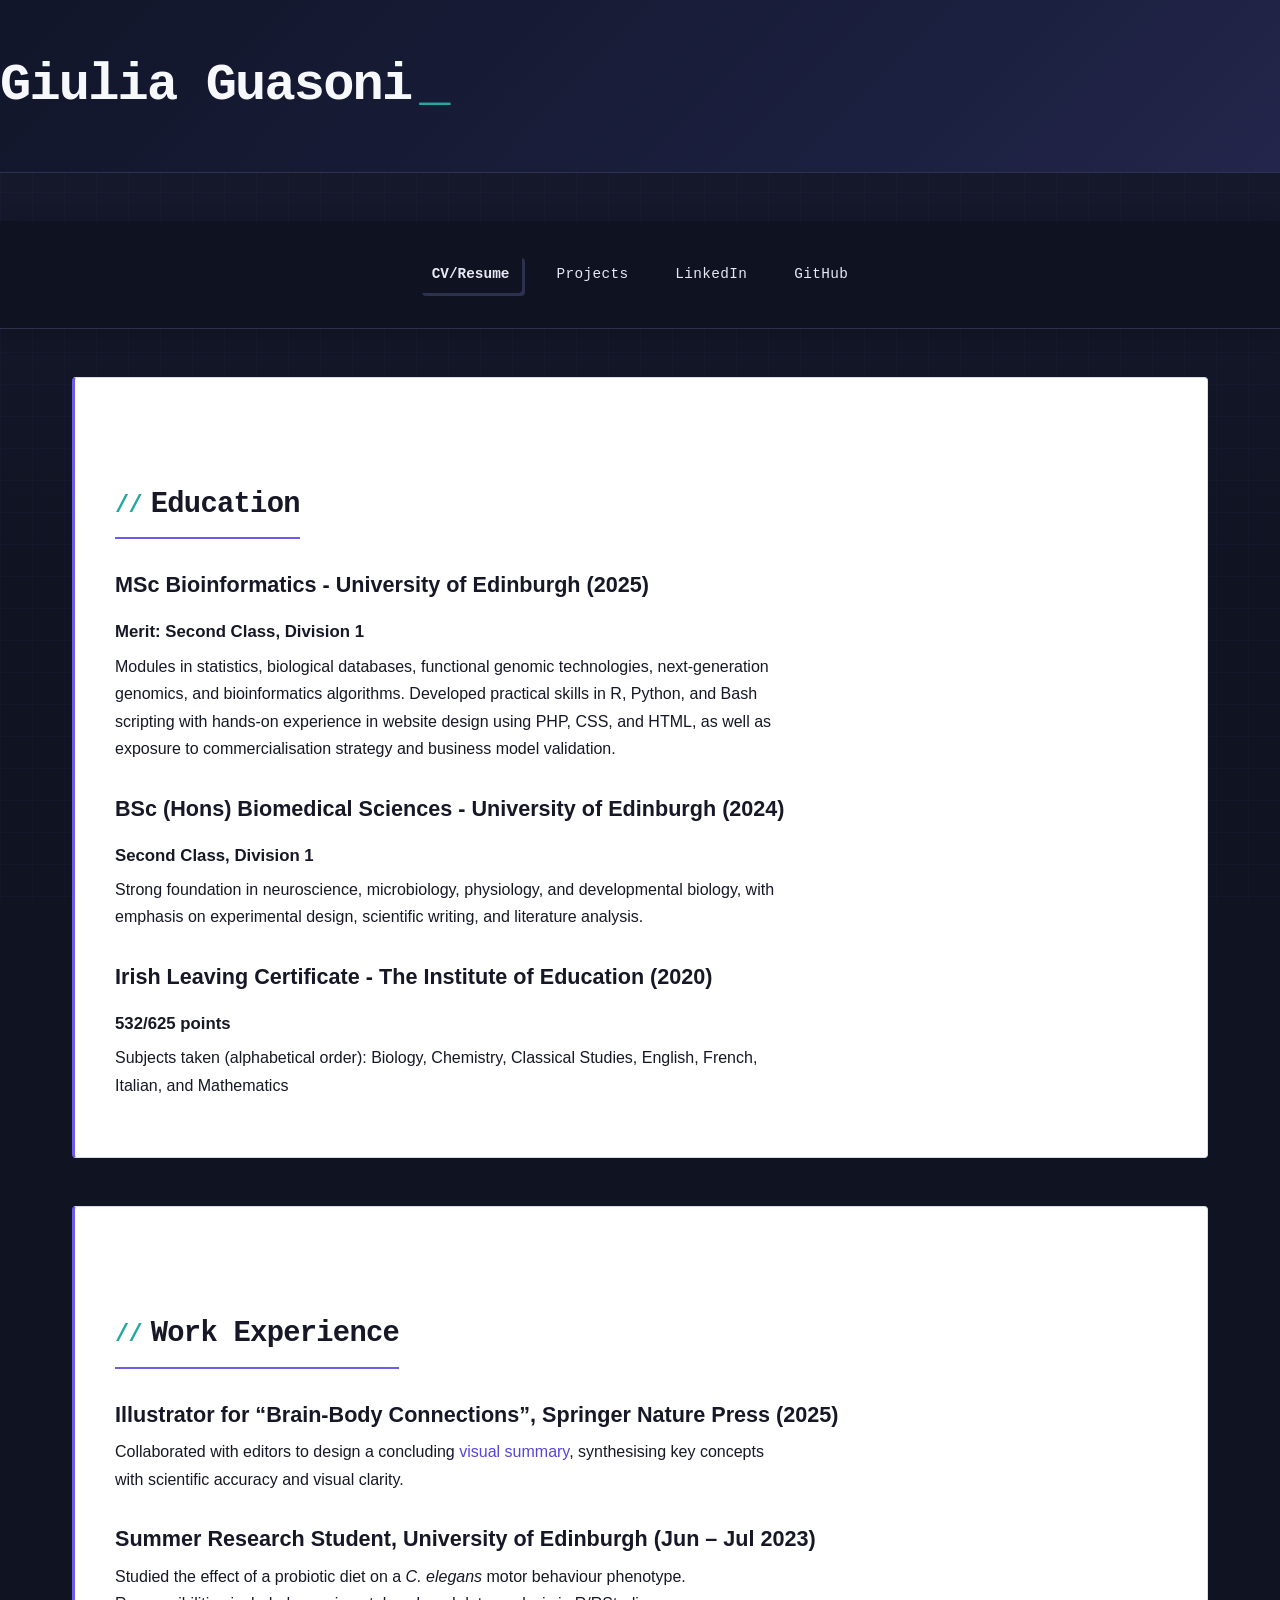
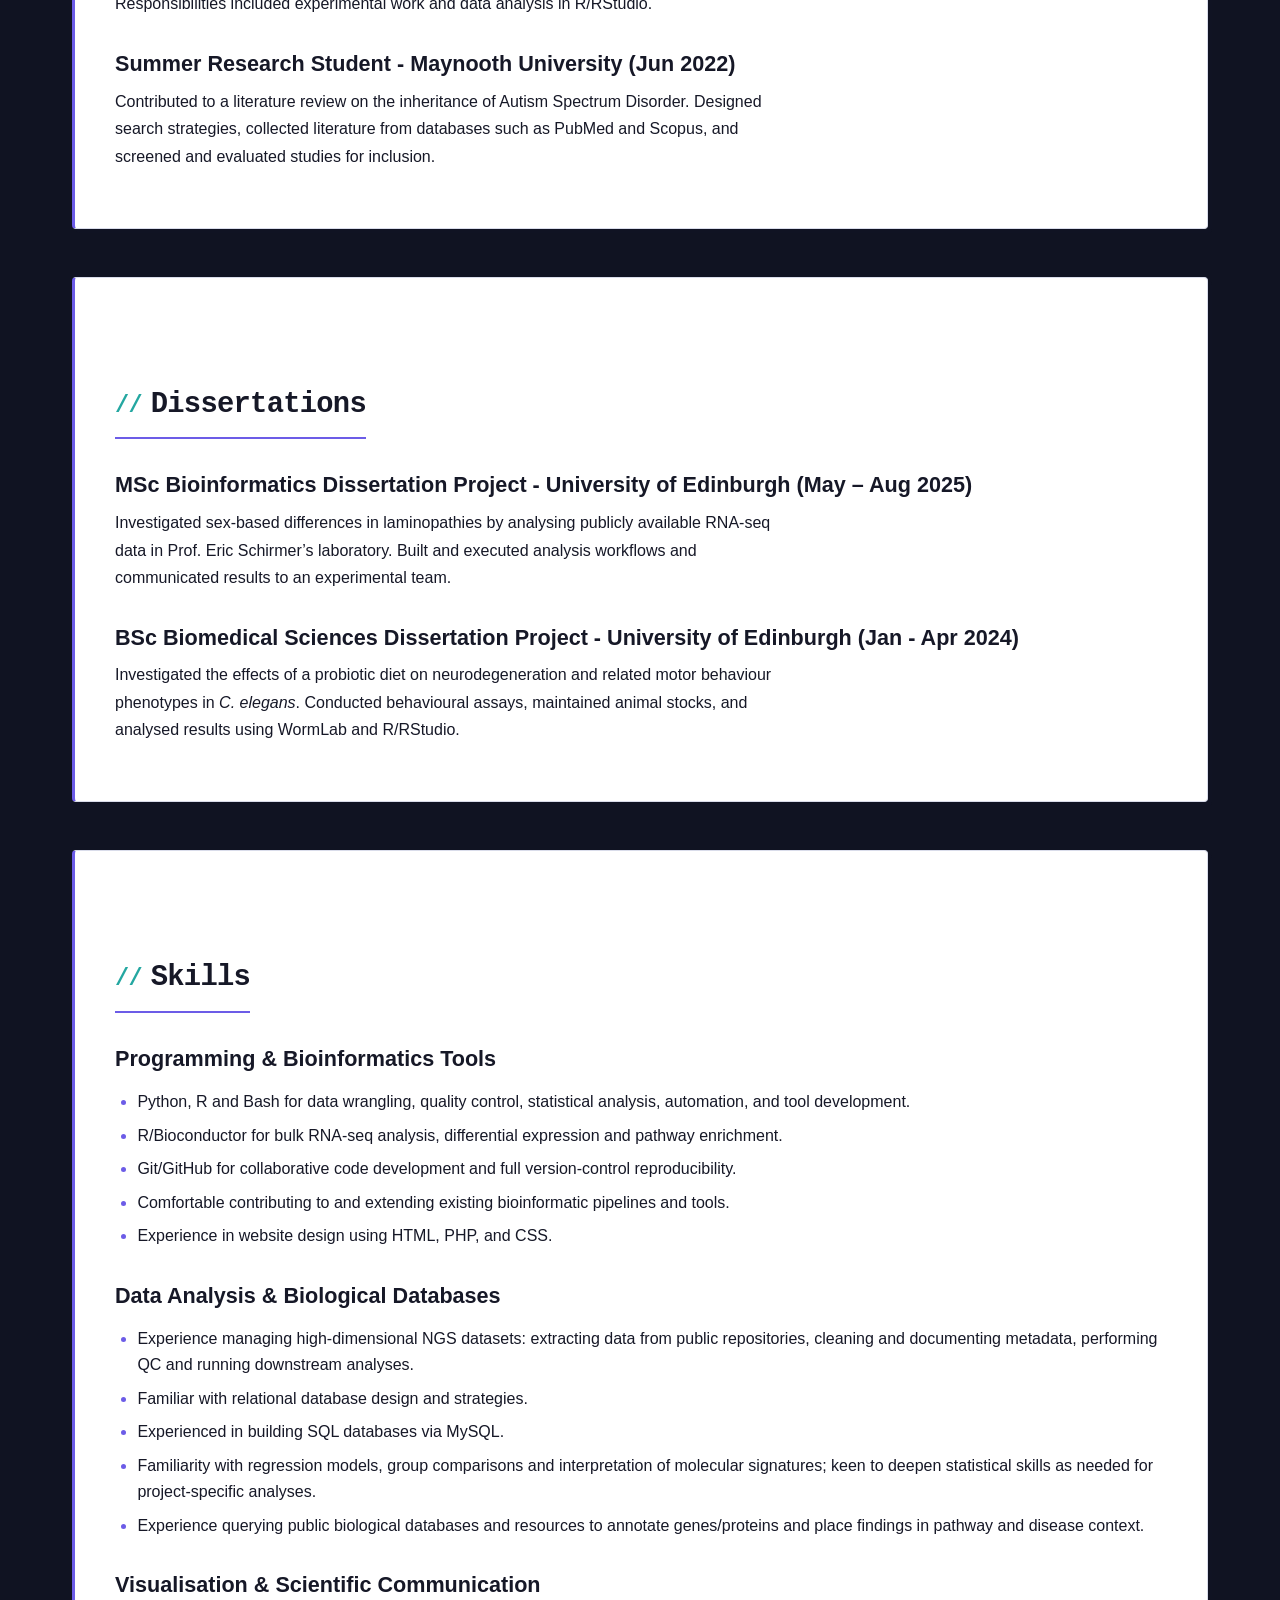
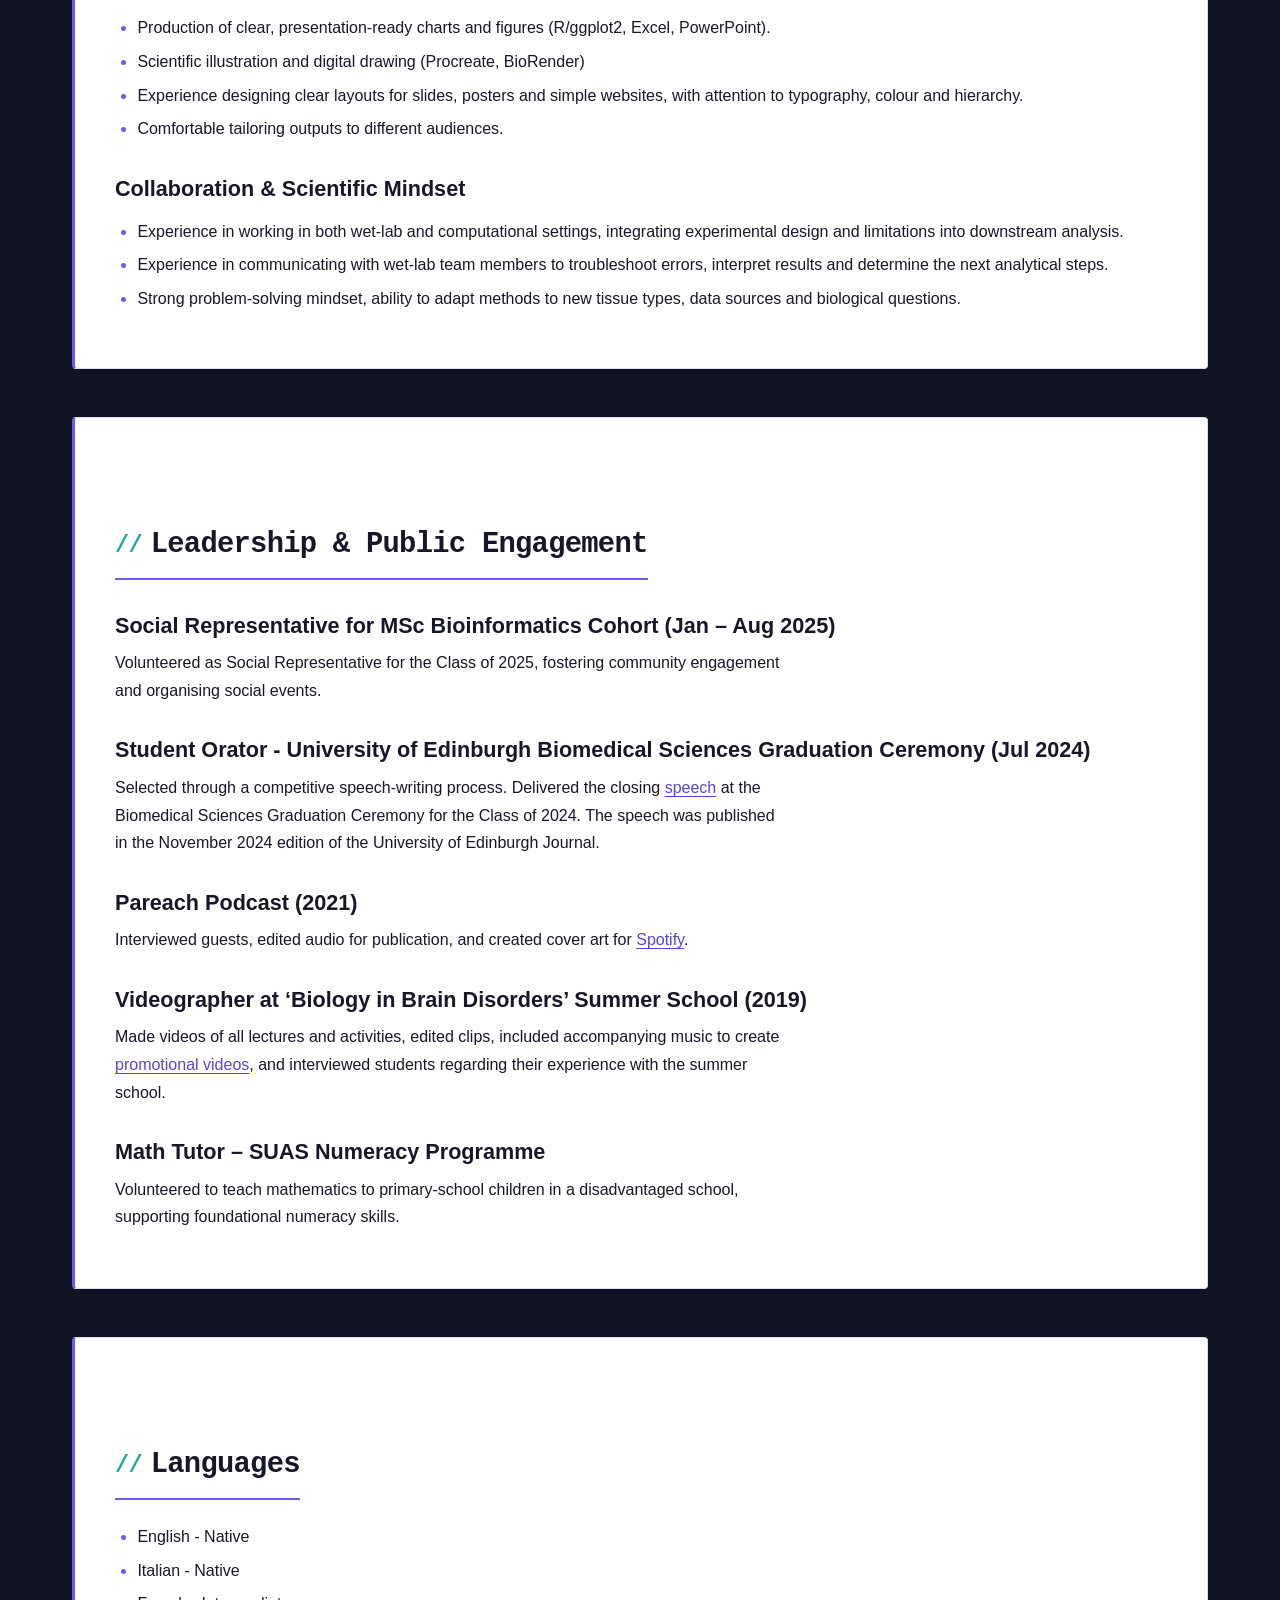
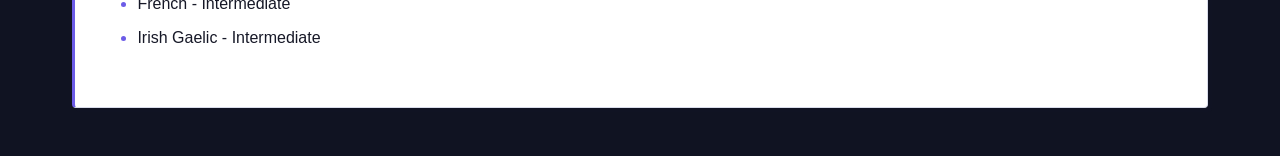
==== commit b705529e: "Update cv.html" ====
--- a/cv.html
+++ b/cv.html
@@ -25,7 +25,14 @@
       <a href="#languages">Languages</a>
     </div>
   </div>
-
+  
+  <a
+    class="dropbtn"
+    href="https://gguasoni.github.io/projects.html"
+    rel="noopener noreferrer"
+    >Projects
+  </a>
+  
   <a
     class="dropbtn"
     href="https://www.linkedin.com/in/giulia-guasoni-92a968293/"
@@ -43,15 +50,7 @@
     >
     GitHub
   </a>
-
-    <a
-    class="dropbtn"
-    href="https://gguasoni.github.io/projects.html"
-    target="_blank"
-    rel="noopener noreferrer"
-      >
-    Projects
-  </a>
+  
 </nav>
 
   <div class="wrapper">
